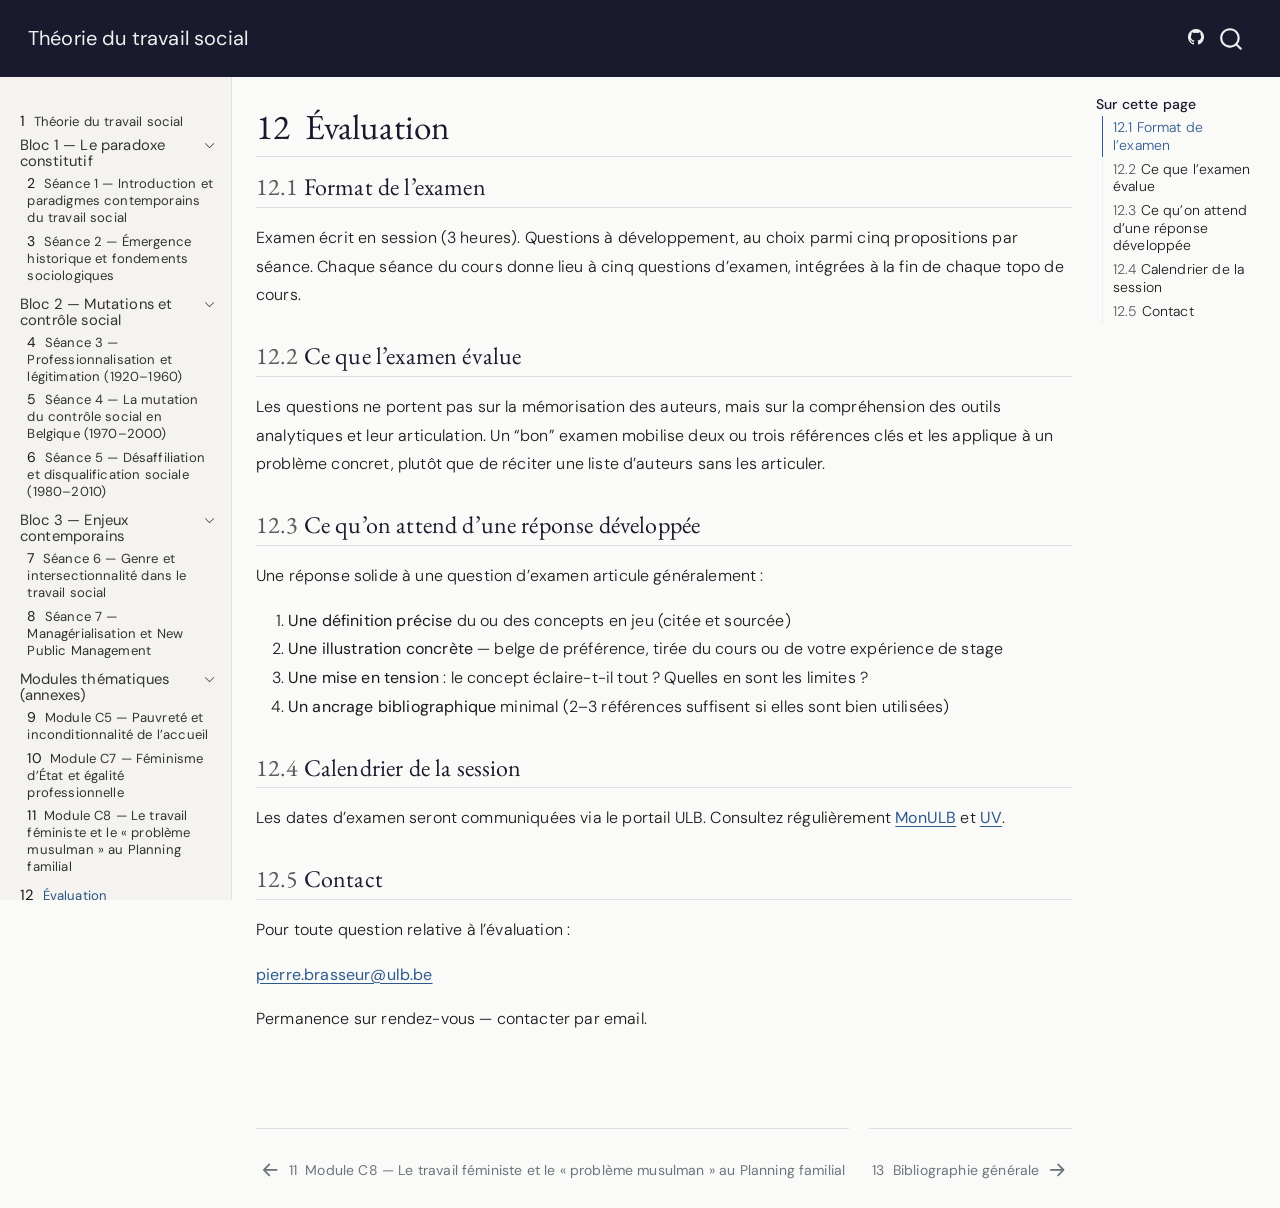
==== docs/evaluation.html @ 2a03ae76 "Synchronise l'état local de juin 2026 (modules C5, C7, C8, bibliographie) avant refonte Co-Authored-" ====
<!DOCTYPE html>
<html xmlns="http://www.w3.org/1999/xhtml" lang="fr" xml:lang="fr"><head>

<meta charset="utf-8">
<meta name="generator" content="quarto-1.9.38">

<meta name="viewport" content="width=device-width, initial-scale=1.0, user-scalable=yes">


<title>12&nbsp; Évaluation – Théorie du travail social</title>
<style>
/* Default styles provided by pandoc.
** See https://pandoc.org/MANUAL.html#variables-for-html for config info.
*/
code{white-space: pre-wrap;}
span.smallcaps{font-variant: small-caps;}
div.columns{display: flex; gap: min(4vw, 1.5em);}
div.column{flex: auto; overflow-x: auto;}
div.hanging-indent{margin-left: 1.5em; text-indent: -1.5em;}
ul.task-list{list-style: none;}
ul.task-list li input[type="checkbox"] {
  width: 0.8em;
  margin: 0 0.8em 0.2em -1em; /* quarto-specific, see https://github.com/quarto-dev/quarto-cli/issues/4556 */ 
  vertical-align: middle;
}
</style>


<script src="site_libs/quarto-nav/quarto-nav.js"></script>
<script src="site_libs/quarto-nav/headroom.min.js"></script>
<script src="site_libs/clipboard/clipboard.min.js"></script>
<script src="site_libs/quarto-search/autocomplete.umd.js"></script>
<script src="site_libs/quarto-search/fuse.min.js"></script>
<script src="site_libs/quarto-search/quarto-search.js"></script>
<meta name="quarto:offset" content="./">
<link href="./references.html" rel="next">
<link href="./module-c8.html" rel="prev">
<link href="./images/favicon.png" rel="icon" type="image/png">
<script src="site_libs/quarto-html/quarto.js" type="module"></script>
<script src="site_libs/quarto-html/tabsets/tabsets.js" type="module"></script>
<script src="site_libs/quarto-html/popper.min.js"></script>
<script src="site_libs/quarto-html/tippy.umd.min.js"></script>
<script src="site_libs/quarto-html/anchor.min.js"></script>
<link href="site_libs/quarto-html/tippy.css" rel="stylesheet">
<link href="site_libs/quarto-html/quarto-syntax-highlighting-15634bcf2e68342d4ad2dfa704d543f6.css" rel="stylesheet" id="quarto-text-highlighting-styles">
<script src="site_libs/bootstrap/bootstrap.min.js"></script>
<link href="site_libs/bootstrap/bootstrap-icons.css" rel="stylesheet">
<link href="site_libs/bootstrap/bootstrap-59ccbd37e0db508a74555d94e7ae00f2.min.css" rel="stylesheet" append-hash="true" id="quarto-bootstrap" data-mode="light">
<script id="quarto-search-options" type="application/json">{
  "location": "navbar",
  "copy-button": false,
  "collapse-after": 3,
  "panel-placement": "end",
  "type": "overlay",
  "limit": 50,
  "keyboard-shortcut": [
    "f",
    "/",
    "s"
  ],
  "show-item-context": false,
  "language": {
    "search-no-results-text": "Pas de résultats",
    "search-matching-documents-text": "documents trouvés",
    "search-copy-link-title": "Copier le lien vers la recherche",
    "search-hide-matches-text": "Cacher les correspondances additionnelles",
    "search-more-match-text": "correspondance de plus dans ce document",
    "search-more-matches-text": "correspondances de plus dans ce document",
    "search-clear-button-title": "Effacer",
    "search-text-placeholder": "",
    "search-detached-cancel-button-title": "Annuler",
    "search-submit-button-title": "Envoyer",
    "search-label": "Recherche"
  }
}</script>


</head>

<body class="nav-sidebar docked nav-fixed quarto-light">

<div id="quarto-search-results"></div>
  <header id="quarto-header" class="headroom fixed-top">
    <nav class="navbar navbar-expand-lg " data-bs-theme="dark">
      <div class="navbar-container container-fluid">
      <div class="navbar-brand-container mx-auto">
    <a class="navbar-brand" href="./index.html">
    <span class="navbar-title">Théorie du travail social</span>
    </a>
  </div>
        <div class="quarto-navbar-tools tools-end">
    <a href="https://github.com/brasseurph/soca-d495" title="Source Code" class="quarto-navigation-tool px-1" aria-label="Source Code"><i class="bi bi-github"></i></a>
</div>
          <div id="quarto-search" class="" title="Recherche"></div>
      </div> <!-- /container-fluid -->
    </nav>
  <nav class="quarto-secondary-nav">
    <div class="container-fluid d-flex">
      <button type="button" class="quarto-btn-toggle btn" data-bs-toggle="collapse" role="button" data-bs-target=".quarto-sidebar-collapse-item" aria-controls="quarto-sidebar" aria-expanded="false" aria-label="Basculer la barre latérale" onclick="if (window.quartoToggleHeadroom) { window.quartoToggleHeadroom(); }">
        <i class="bi bi-layout-text-sidebar-reverse"></i>
      </button>
        <nav class="quarto-page-breadcrumbs" aria-label="breadcrumb"><ol class="breadcrumb"><li class="breadcrumb-item"><a href="./evaluation.html"><span class="chapter-number">12</span>&nbsp; <span class="chapter-title">Évaluation</span></a></li></ol></nav>
        <a class="flex-grow-1" role="navigation" data-bs-toggle="collapse" data-bs-target=".quarto-sidebar-collapse-item" aria-controls="quarto-sidebar" aria-expanded="false" aria-label="Basculer la barre latérale" onclick="if (window.quartoToggleHeadroom) { window.quartoToggleHeadroom(); }">      
        </a>
    </div>
  </nav>
</header>
<!-- content -->
<div id="quarto-content" class="quarto-container page-columns page-rows-contents page-layout-article page-navbar">
<!-- sidebar -->
  <nav id="quarto-sidebar" class="sidebar collapse collapse-horizontal quarto-sidebar-collapse-item sidebar-navigation docked overflow-auto">
    <div class="sidebar-menu-container"> 
    <ul class="list-unstyled mt-1">
        <li class="sidebar-item">
  <div class="sidebar-item-container"> 
  <a href="./index.html" class="sidebar-item-text sidebar-link">
 <span class="menu-text"><span class="chapter-number">1</span>&nbsp; <span class="chapter-title">Théorie du travail social</span></span></a>
  </div>
</li>
        <li class="sidebar-item sidebar-item-section">
      <div class="sidebar-item-container"> 
            <a class="sidebar-item-text sidebar-link text-start" data-bs-toggle="collapse" data-bs-target="#quarto-sidebar-section-1" role="navigation" aria-expanded="true">
 <span class="menu-text">Bloc 1 — Le paradoxe constitutif</span></a>
          <a class="sidebar-item-toggle text-start" data-bs-toggle="collapse" data-bs-target="#quarto-sidebar-section-1" role="navigation" aria-expanded="true" aria-label="Basculer la section">
            <i class="bi bi-chevron-right ms-2"></i>
          </a> 
      </div>
      <ul id="quarto-sidebar-section-1" class="collapse list-unstyled sidebar-section depth1 show">  
          <li class="sidebar-item">
  <div class="sidebar-item-container"> 
  <a href="./seance-1.html" class="sidebar-item-text sidebar-link">
 <span class="menu-text"><span class="chapter-number">2</span>&nbsp; <span class="chapter-title">Séance 1 — Introduction et paradigmes contemporains du travail social</span></span></a>
  </div>
</li>
          <li class="sidebar-item">
  <div class="sidebar-item-container"> 
  <a href="./seance-2.html" class="sidebar-item-text sidebar-link">
 <span class="menu-text"><span class="chapter-number">3</span>&nbsp; <span class="chapter-title">Séance 2 — Émergence historique et fondements sociologiques</span></span></a>
  </div>
</li>
      </ul>
  </li>
        <li class="sidebar-item sidebar-item-section">
      <div class="sidebar-item-container"> 
            <a class="sidebar-item-text sidebar-link text-start" data-bs-toggle="collapse" data-bs-target="#quarto-sidebar-section-2" role="navigation" aria-expanded="true">
 <span class="menu-text">Bloc 2 — Mutations et contrôle social</span></a>
          <a class="sidebar-item-toggle text-start" data-bs-toggle="collapse" data-bs-target="#quarto-sidebar-section-2" role="navigation" aria-expanded="true" aria-label="Basculer la section">
            <i class="bi bi-chevron-right ms-2"></i>
          </a> 
      </div>
      <ul id="quarto-sidebar-section-2" class="collapse list-unstyled sidebar-section depth1 show">  
          <li class="sidebar-item">
  <div class="sidebar-item-container"> 
  <a href="./seance-3.html" class="sidebar-item-text sidebar-link">
 <span class="menu-text"><span class="chapter-number">4</span>&nbsp; <span class="chapter-title">Séance 3 — Professionnalisation et légitimation (1920–1960)</span></span></a>
  </div>
</li>
          <li class="sidebar-item">
  <div class="sidebar-item-container"> 
  <a href="./seance-4.html" class="sidebar-item-text sidebar-link">
 <span class="menu-text"><span class="chapter-number">5</span>&nbsp; <span class="chapter-title">Séance 4 — La mutation du contrôle social en Belgique (1970–2000)</span></span></a>
  </div>
</li>
          <li class="sidebar-item">
  <div class="sidebar-item-container"> 
  <a href="./seance-5.html" class="sidebar-item-text sidebar-link">
 <span class="menu-text"><span class="chapter-number">6</span>&nbsp; <span class="chapter-title">Séance 5 — Désaffiliation et disqualification sociale (1980–2010)</span></span></a>
  </div>
</li>
      </ul>
  </li>
        <li class="sidebar-item sidebar-item-section">
      <div class="sidebar-item-container"> 
            <a class="sidebar-item-text sidebar-link text-start" data-bs-toggle="collapse" data-bs-target="#quarto-sidebar-section-3" role="navigation" aria-expanded="true">
 <span class="menu-text">Bloc 3 — Enjeux contemporains</span></a>
          <a class="sidebar-item-toggle text-start" data-bs-toggle="collapse" data-bs-target="#quarto-sidebar-section-3" role="navigation" aria-expanded="true" aria-label="Basculer la section">
            <i class="bi bi-chevron-right ms-2"></i>
          </a> 
      </div>
      <ul id="quarto-sidebar-section-3" class="collapse list-unstyled sidebar-section depth1 show">  
          <li class="sidebar-item">
  <div class="sidebar-item-container"> 
  <a href="./seance-6.html" class="sidebar-item-text sidebar-link">
 <span class="menu-text"><span class="chapter-number">7</span>&nbsp; <span class="chapter-title">Séance 6 — Genre et intersectionnalité dans le travail social</span></span></a>
  </div>
</li>
          <li class="sidebar-item">
  <div class="sidebar-item-container"> 
  <a href="./seance-7.html" class="sidebar-item-text sidebar-link">
 <span class="menu-text"><span class="chapter-number">8</span>&nbsp; <span class="chapter-title">Séance 7 — Managérialisation et New Public Management</span></span></a>
  </div>
</li>
      </ul>
  </li>
        <li class="sidebar-item sidebar-item-section">
      <div class="sidebar-item-container"> 
            <a class="sidebar-item-text sidebar-link text-start" data-bs-toggle="collapse" data-bs-target="#quarto-sidebar-section-4" role="navigation" aria-expanded="true">
 <span class="menu-text">Modules thématiques (annexes)</span></a>
          <a class="sidebar-item-toggle text-start" data-bs-toggle="collapse" data-bs-target="#quarto-sidebar-section-4" role="navigation" aria-expanded="true" aria-label="Basculer la section">
            <i class="bi bi-chevron-right ms-2"></i>
          </a> 
      </div>
      <ul id="quarto-sidebar-section-4" class="collapse list-unstyled sidebar-section depth1 show">  
          <li class="sidebar-item">
  <div class="sidebar-item-container"> 
  <a href="./module-c5.html" class="sidebar-item-text sidebar-link">
 <span class="menu-text"><span class="chapter-number">9</span>&nbsp; <span class="chapter-title">Module C5 — Pauvreté et inconditionnalité de l’accueil</span></span></a>
  </div>
</li>
          <li class="sidebar-item">
  <div class="sidebar-item-container"> 
  <a href="./module-c7.html" class="sidebar-item-text sidebar-link">
 <span class="menu-text"><span class="chapter-number">10</span>&nbsp; <span class="chapter-title">Module C7 — Féminisme d’État et égalité professionnelle</span></span></a>
  </div>
</li>
          <li class="sidebar-item">
  <div class="sidebar-item-container"> 
  <a href="./module-c8.html" class="sidebar-item-text sidebar-link">
 <span class="menu-text"><span class="chapter-number">11</span>&nbsp; <span class="chapter-title">Module C8 — Le travail féministe et le « problème musulman » au Planning familial</span></span></a>
  </div>
</li>
      </ul>
  </li>
        <li class="sidebar-item">
  <div class="sidebar-item-container"> 
  <a href="./evaluation.html" class="sidebar-item-text sidebar-link active">
 <span class="menu-text"><span class="chapter-number">12</span>&nbsp; <span class="chapter-title">Évaluation</span></span></a>
  </div>
</li>
        <li class="sidebar-item">
  <div class="sidebar-item-container"> 
  <a href="./references.html" class="sidebar-item-text sidebar-link">
 <span class="menu-text"><span class="chapter-number">13</span>&nbsp; <span class="chapter-title">Bibliographie générale</span></span></a>
  </div>
</li>
    </ul>
    </div>
</nav>
<div id="quarto-sidebar-glass" class="quarto-sidebar-collapse-item" data-bs-toggle="collapse" data-bs-target=".quarto-sidebar-collapse-item"></div>
<!-- margin-sidebar -->
    <div id="quarto-margin-sidebar" class="sidebar margin-sidebar">
        <nav id="TOC" role="doc-toc" class="toc-active">
    <h2 id="toc-title">Sur cette page</h2>
   
  <ul>
  <li><a href="#format-de-lexamen" id="toc-format-de-lexamen" class="nav-link active" data-scroll-target="#format-de-lexamen"><span class="header-section-number">12.1</span> Format de l’examen</a></li>
  <li><a href="#ce-que-lexamen-évalue" id="toc-ce-que-lexamen-évalue" class="nav-link" data-scroll-target="#ce-que-lexamen-évalue"><span class="header-section-number">12.2</span> Ce que l’examen évalue</a></li>
  <li><a href="#ce-quon-attend-dune-réponse-développée" id="toc-ce-quon-attend-dune-réponse-développée" class="nav-link" data-scroll-target="#ce-quon-attend-dune-réponse-développée"><span class="header-section-number">12.3</span> Ce qu’on attend d’une réponse développée</a></li>
  <li><a href="#calendrier-de-la-session" id="toc-calendrier-de-la-session" class="nav-link" data-scroll-target="#calendrier-de-la-session"><span class="header-section-number">12.4</span> Calendrier de la session</a></li>
  <li><a href="#contact" id="toc-contact" class="nav-link" data-scroll-target="#contact"><span class="header-section-number">12.5</span> Contact</a></li>
  </ul>
</nav>
    </div>
<!-- main -->
<main class="content" id="quarto-document-content">

<header id="title-block-header" class="quarto-title-block default">
<div class="quarto-title">
<h1 class="title"><span class="chapter-number">12</span>&nbsp; <span class="chapter-title">Évaluation</span></h1>
</div>



<div class="quarto-title-meta">

    
  
    
  </div>
  


</header>


<section id="format-de-lexamen" class="level2" data-number="12.1">
<h2 data-number="12.1" class="anchored" data-anchor-id="format-de-lexamen"><span class="header-section-number">12.1</span> Format de l’examen</h2>
<p>Examen écrit en session (3 heures). Questions à développement, au choix parmi cinq propositions par séance. Chaque séance du cours donne lieu à cinq questions d’examen, intégrées à la fin de chaque topo de cours.</p>
</section>
<section id="ce-que-lexamen-évalue" class="level2" data-number="12.2">
<h2 data-number="12.2" class="anchored" data-anchor-id="ce-que-lexamen-évalue"><span class="header-section-number">12.2</span> Ce que l’examen évalue</h2>
<p>Les questions ne portent pas sur la mémorisation des auteurs, mais sur la compréhension des outils analytiques et leur articulation. Un “bon” examen mobilise deux ou trois références clés et les applique à un problème concret, plutôt que de réciter une liste d’auteurs sans les articuler.</p>
</section>
<section id="ce-quon-attend-dune-réponse-développée" class="level2" data-number="12.3">
<h2 data-number="12.3" class="anchored" data-anchor-id="ce-quon-attend-dune-réponse-développée"><span class="header-section-number">12.3</span> Ce qu’on attend d’une réponse développée</h2>
<p>Une réponse solide à une question d’examen articule généralement :</p>
<ol type="1">
<li><strong>Une définition précise</strong> du ou des concepts en jeu (citée et sourcée)</li>
<li><strong>Une illustration concrète</strong> — belge de préférence, tirée du cours ou de votre expérience de stage</li>
<li><strong>Une mise en tension</strong> : le concept éclaire-t-il tout ? Quelles en sont les limites ?</li>
<li><strong>Un ancrage bibliographique</strong> minimal (2–3 références suffisent si elles sont bien utilisées)</li>
</ol>
</section>
<section id="calendrier-de-la-session" class="level2" data-number="12.4">
<h2 data-number="12.4" class="anchored" data-anchor-id="calendrier-de-la-session"><span class="header-section-number">12.4</span> Calendrier de la session</h2>
<p>Les dates d’examen seront communiquées via le portail ULB. Consultez régulièrement <a href="https://monulb.ulb.be">MonULB</a> et <a href="https://uv.ulb.ac.be">UV</a>.</p>
</section>
<section id="contact" class="level2" data-number="12.5">
<h2 data-number="12.5" class="anchored" data-anchor-id="contact"><span class="header-section-number">12.5</span> Contact</h2>
<p>Pour toute question relative à l’évaluation :</p>
<p><a href="mailto:pierre.brasseur@ulb.be">pierre.brasseur@ulb.be</a></p>
<p>Permanence sur rendez-vous — contacter par email.</p>


</section>

</main> <!-- /main -->
<script id="quarto-html-after-body" type="application/javascript">
  window.document.addEventListener("DOMContentLoaded", function (event) {
    const icon = "";
    const anchorJS = new window.AnchorJS();
    anchorJS.options = {
      placement: 'right',
      icon: icon
    };
    anchorJS.add('.anchored');
    const isCodeAnnotation = (el) => {
      for (const clz of el.classList) {
        if (clz.startsWith('code-annotation-')) {                     
          return true;
        }
      }
      return false;
    }
    const onCopySuccess = function(e) {
      // button target
      const button = e.trigger;
      // don't keep focus
      button.blur();
      // flash "checked"
      button.classList.add('code-copy-button-checked');
      var currentTitle = button.getAttribute("title");
      button.setAttribute("title", "Copié");
      let tooltip;
      if (window.bootstrap) {
        button.setAttribute("data-bs-toggle", "tooltip");
        button.setAttribute("data-bs-placement", "left");
        button.setAttribute("data-bs-title", "Copié");
        tooltip = new bootstrap.Tooltip(button, 
          { trigger: "manual", 
            customClass: "code-copy-button-tooltip",
            offset: [0, -8]});
        tooltip.show();    
      }
      setTimeout(function() {
        if (tooltip) {
          tooltip.hide();
          button.removeAttribute("data-bs-title");
          button.removeAttribute("data-bs-toggle");
          button.removeAttribute("data-bs-placement");
        }
        button.setAttribute("title", currentTitle);
        button.classList.remove('code-copy-button-checked');
      }, 1000);
      // clear code selection
      e.clearSelection();
    }
    const getTextToCopy = function(trigger) {
      const outerScaffold = trigger.parentElement.cloneNode(true);
      const codeEl = outerScaffold.querySelector('code');
      for (const childEl of codeEl.children) {
        if (isCodeAnnotation(childEl)) {
          childEl.remove();
        }
      }
      return codeEl.innerText;
    }
    const clipboard = new window.ClipboardJS('.code-copy-button:not([data-in-quarto-modal])', {
      text: getTextToCopy
    });
    clipboard.on('success', onCopySuccess);
    if (window.document.getElementById('quarto-embedded-source-code-modal')) {
      const clipboardModal = new window.ClipboardJS('.code-copy-button[data-in-quarto-modal]', {
        text: getTextToCopy,
        container: window.document.getElementById('quarto-embedded-source-code-modal')
      });
      clipboardModal.on('success', onCopySuccess);
    }
      var localhostRegex = new RegExp(/^(?:http|https):\/\/localhost\:?[0-9]*\//);
      var mailtoRegex = new RegExp(/^mailto:/);
        var filterRegex = new RegExp("https:\/\/brasseurph\.github\.io\/soca-d495");
      var isInternal = (href) => {
          return filterRegex.test(href) || localhostRegex.test(href) || mailtoRegex.test(href);
      }
      // Inspect non-navigation links and adorn them if external
     var links = window.document.querySelectorAll('a[href]:not(.nav-link):not(.navbar-brand):not(.toc-action):not(.sidebar-link):not(.sidebar-item-toggle):not(.pagination-link):not(.no-external):not([aria-hidden]):not(.dropdown-item):not(.quarto-navigation-tool):not(.about-link)');
      for (var i=0; i<links.length; i++) {
        const link = links[i];
        if (!isInternal(link.href)) {
          // undo the damage that might have been done by quarto-nav.js in the case of
          // links that we want to consider external
          if (link.dataset.originalHref !== undefined) {
            link.href = link.dataset.originalHref;
          }
            // target, if specified
            link.setAttribute("target", "_blank");
            if (link.getAttribute("rel") === null) {
              link.setAttribute("rel", "noopener");
            }
        }
      }
    function tippyHover(el, contentFn, onTriggerFn, onUntriggerFn) {
      const config = {
        allowHTML: true,
        maxWidth: 500,
        delay: 100,
        arrow: false,
        appendTo: function(el) {
            return el.parentElement;
        },
        interactive: true,
        interactiveBorder: 10,
        theme: 'quarto',
        placement: 'bottom-start',
      };
      if (contentFn) {
        config.content = contentFn;
      }
      if (onTriggerFn) {
        config.onTrigger = onTriggerFn;
      }
      if (onUntriggerFn) {
        config.onUntrigger = onUntriggerFn;
      }
      window.tippy(el, config); 
    }
    const noterefs = window.document.querySelectorAll('a[role="doc-noteref"]');
    for (var i=0; i<noterefs.length; i++) {
      const ref = noterefs[i];
      tippyHover(ref, function() {
        // use id or data attribute instead here
        let href = ref.getAttribute('data-footnote-href') || ref.getAttribute('href');
        try { href = new URL(href).hash; } catch {}
        const id = href.replace(/^#\/?/, "");
        const note = window.document.getElementById(id);
        if (note) {
          return note.innerHTML;
        } else {
          return "";
        }
      });
    }
    const xrefs = window.document.querySelectorAll('a.quarto-xref');
    const processXRef = (id, note) => {
      // Strip column container classes
      const stripColumnClz = (el) => {
        el.classList.remove("page-full", "page-columns");
        if (el.children) {
          for (const child of el.children) {
            stripColumnClz(child);
          }
        }
      }
      stripColumnClz(note)
      if (id === null || id.startsWith('sec-')) {
        // Special case sections, only their first couple elements
        const container = document.createElement("div");
        if (note.children && note.children.length > 2) {
          container.appendChild(note.children[0].cloneNode(true));
          for (let i = 1; i < note.children.length; i++) {
            const child = note.children[i];
            if (child.tagName === "P" && child.innerText === "") {
              continue;
            } else {
              container.appendChild(child.cloneNode(true));
              break;
            }
          }
          if (window.Quarto?.typesetMath) {
            window.Quarto.typesetMath(container);
          }
          return container.innerHTML
        } else {
          if (window.Quarto?.typesetMath) {
            window.Quarto.typesetMath(note);
          }
          return note.innerHTML;
        }
      } else {
        // Remove any anchor links if they are present
        const anchorLink = note.querySelector('a.anchorjs-link');
        if (anchorLink) {
          anchorLink.remove();
        }
        if (window.Quarto?.typesetMath) {
          window.Quarto.typesetMath(note);
        }
        if (note.classList.contains("callout")) {
          return note.outerHTML;
        } else {
          return note.innerHTML;
        }
      }
    }
    for (var i=0; i<xrefs.length; i++) {
      const xref = xrefs[i];
      tippyHover(xref, undefined, function(instance) {
        instance.disable();
        let url = xref.getAttribute('href');
        let hash = undefined; 
        if (url.startsWith('#')) {
          hash = url;
        } else {
          try { hash = new URL(url).hash; } catch {}
        }
        if (hash) {
          const id = hash.replace(/^#\/?/, "");
          const note = window.document.getElementById(id);
          if (note !== null) {
            try {
              const html = processXRef(id, note.cloneNode(true));
              instance.setContent(html);
            } finally {
              instance.enable();
              instance.show();
            }
          } else {
            // See if we can fetch this
            fetch(url.split('#')[0])
            .then(res => res.text())
            .then(html => {
              const parser = new DOMParser();
              const htmlDoc = parser.parseFromString(html, "text/html");
              const note = htmlDoc.getElementById(id);
              if (note !== null) {
                const html = processXRef(id, note);
                instance.setContent(html);
              } 
            }).finally(() => {
              instance.enable();
              instance.show();
            });
          }
        } else {
          // See if we can fetch a full url (with no hash to target)
          // This is a special case and we should probably do some content thinning / targeting
          fetch(url)
          .then(res => res.text())
          .then(html => {
            const parser = new DOMParser();
            const htmlDoc = parser.parseFromString(html, "text/html");
            const note = htmlDoc.querySelector('main.content');
            if (note !== null) {
              // This should only happen for chapter cross references
              // (since there is no id in the URL)
              // remove the first header
              if (note.children.length > 0 && note.children[0].tagName === "HEADER") {
                note.children[0].remove();
              }
              const html = processXRef(null, note);
              instance.setContent(html);
            } 
          }).finally(() => {
            instance.enable();
            instance.show();
          });
        }
      }, function(instance) {
      });
    }
        let selectedAnnoteEl;
        const selectorForAnnotation = ( cell, annotation) => {
          let cellAttr = 'data-code-cell="' + cell + '"';
          let lineAttr = 'data-code-annotation="' +  annotation + '"';
          const selector = 'span[' + cellAttr + '][' + lineAttr + ']';
          return selector;
        }
        const selectCodeLines = (annoteEl) => {
          const doc = window.document;
          const targetCell = annoteEl.getAttribute("data-target-cell");
          const targetAnnotation = annoteEl.getAttribute("data-target-annotation");
          const annoteSpan = window.document.querySelector(selectorForAnnotation(targetCell, targetAnnotation));
          const lines = annoteSpan.getAttribute("data-code-lines").split(",");
          const lineIds = lines.map((line) => {
            return targetCell + "-" + line;
          })
          let top = null;
          let height = null;
          let parent = null;
          if (lineIds.length > 0) {
              //compute the position of the single el (top and bottom and make a div)
              const el = window.document.getElementById(lineIds[0]);
              top = el.offsetTop;
              height = el.offsetHeight;
              parent = el.parentElement.parentElement;
            if (lineIds.length > 1) {
              const lastEl = window.document.getElementById(lineIds[lineIds.length - 1]);
              const bottom = lastEl.offsetTop + lastEl.offsetHeight;
              height = bottom - top;
            }
            if (top !== null && height !== null && parent !== null) {
              // cook up a div (if necessary) and position it 
              let div = window.document.getElementById("code-annotation-line-highlight");
              if (div === null) {
                div = window.document.createElement("div");
                div.setAttribute("id", "code-annotation-line-highlight");
                div.style.position = 'absolute';
                parent.appendChild(div);
              }
              div.style.top = top - 2 + "px";
              div.style.height = height + 4 + "px";
              div.style.left = 0;
              let gutterDiv = window.document.getElementById("code-annotation-line-highlight-gutter");
              if (gutterDiv === null) {
                gutterDiv = window.document.createElement("div");
                gutterDiv.setAttribute("id", "code-annotation-line-highlight-gutter");
                gutterDiv.style.position = 'absolute';
                const codeCell = window.document.getElementById(targetCell);
                const gutter = codeCell.querySelector('.code-annotation-gutter');
                gutter.appendChild(gutterDiv);
              }
              gutterDiv.style.top = top - 2 + "px";
              gutterDiv.style.height = height + 4 + "px";
            }
            selectedAnnoteEl = annoteEl;
          }
        };
        const unselectCodeLines = () => {
          const elementsIds = ["code-annotation-line-highlight", "code-annotation-line-highlight-gutter"];
          elementsIds.forEach((elId) => {
            const div = window.document.getElementById(elId);
            if (div) {
              div.remove();
            }
          });
          selectedAnnoteEl = undefined;
        };
          // Handle positioning of the toggle
      window.addEventListener(
        "resize",
        throttle(() => {
          elRect = undefined;
          if (selectedAnnoteEl) {
            selectCodeLines(selectedAnnoteEl);
          }
        }, 10)
      );
      function throttle(fn, ms) {
      let throttle = false;
      let timer;
        return (...args) => {
          if(!throttle) { // first call gets through
              fn.apply(this, args);
              throttle = true;
          } else { // all the others get throttled
              if(timer) clearTimeout(timer); // cancel #2
              timer = setTimeout(() => {
                fn.apply(this, args);
                timer = throttle = false;
              }, ms);
          }
        };
      }
        // Attach click handler to the DT
        const annoteDls = window.document.querySelectorAll('dt[data-target-cell]');
        for (const annoteDlNode of annoteDls) {
          annoteDlNode.addEventListener('click', (event) => {
            const clickedEl = event.target;
            if (clickedEl !== selectedAnnoteEl) {
              unselectCodeLines();
              const activeEl = window.document.querySelector('dt[data-target-cell].code-annotation-active');
              if (activeEl) {
                activeEl.classList.remove('code-annotation-active');
              }
              selectCodeLines(clickedEl);
              clickedEl.classList.add('code-annotation-active');
            } else {
              // Unselect the line
              unselectCodeLines();
              clickedEl.classList.remove('code-annotation-active');
            }
          });
        }
    const findCites = (el) => {
      const parentEl = el.parentElement;
      if (parentEl) {
        const cites = parentEl.dataset.cites;
        if (cites) {
          return {
            el,
            cites: cites.split(' ')
          };
        } else {
          return findCites(el.parentElement)
        }
      } else {
        return undefined;
      }
    };
    var bibliorefs = window.document.querySelectorAll('a[role="doc-biblioref"]');
    for (var i=0; i<bibliorefs.length; i++) {
      const ref = bibliorefs[i];
      const citeInfo = findCites(ref);
      if (citeInfo) {
        tippyHover(citeInfo.el, function() {
          var popup = window.document.createElement('div');
          citeInfo.cites.forEach(function(cite) {
            var citeDiv = window.document.createElement('div');
            citeDiv.classList.add('hanging-indent');
            citeDiv.classList.add('csl-entry');
            var biblioDiv = window.document.getElementById('ref-' + cite);
            if (biblioDiv) {
              citeDiv.innerHTML = biblioDiv.innerHTML;
            }
            popup.appendChild(citeDiv);
          });
          return popup.innerHTML;
        });
      }
    }
  });
  </script>
<nav class="page-navigation">
  <div class="nav-page nav-page-previous">
      <a href="./module-c8.html" class="pagination-link" aria-label="Module C8 — Le travail féministe et le « problème musulman » au Planning familial">
        <i class="bi bi-arrow-left-short"></i> <span class="nav-page-text"><span class="chapter-number">11</span>&nbsp; <span class="chapter-title">Module C8 — Le travail féministe et le « problème musulman » au Planning familial</span></span>
      </a>          
  </div>
  <div class="nav-page nav-page-next">
      <a href="./references.html" class="pagination-link" aria-label="Bibliographie générale">
        <span class="nav-page-text"><span class="chapter-number">13</span>&nbsp; <span class="chapter-title">Bibliographie générale</span></span> <i class="bi bi-arrow-right-short"></i>
      </a>
  </div>
</nav>
</div> <!-- /content -->




</body></html>
---- docs/site_libs/quarto-html/tippy.css ----
.tippy-box[data-animation=fade][data-state=hidden]{opacity:0}[data-tippy-root]{max-width:calc(100vw - 10px)}.tippy-box{position:relative;background-color:#333;color:#fff;border-radius:4px;font-size:14px;line-height:1.4;white-space:normal;outline:0;transition-property:transform,visibility,opacity}.tippy-box[data-placement^=top]>.tippy-arrow{bottom:0}.tippy-box[data-placement^=top]>.tippy-arrow:before{bottom:-7px;left:0;border-width:8px 8px 0;border-top-color:initial;transform-origin:center top}.tippy-box[data-placement^=bottom]>.tippy-arrow{top:0}.tippy-box[data-placement^=bottom]>.tippy-arrow:before{top:-7px;left:0;border-width:0 8px 8px;border-bottom-color:initial;transform-origin:center bottom}.tippy-box[data-placement^=left]>.tippy-arrow{right:0}.tippy-box[data-placement^=left]>.tippy-arrow:before{border-width:8px 0 8px 8px;border-left-color:initial;right:-7px;transform-origin:center left}.tippy-box[data-placement^=right]>.tippy-arrow{left:0}.tippy-box[data-placement^=right]>.tippy-arrow:before{left:-7px;border-width:8px 8px 8px 0;border-right-color:initial;transform-origin:center right}.tippy-box[data-inertia][data-state=visible]{transition-timing-function:cubic-bezier(.54,1.5,.38,1.11)}.tippy-arrow{width:16px;height:16px;color:#333}.tippy-arrow:before{content:"";position:absolute;border-color:transparent;border-style:solid}.tippy-content{position:relative;padding:5px 9px;z-index:1}
---- docs/site_libs/quarto-html/quarto-syntax-highlighting-15634bcf2e68342d4ad2dfa704d543f6.css ----
/* quarto syntax highlight colors */
:root {
  --quarto-hl-ot-color: #003B4F;
  --quarto-hl-at-color: #657422;
  --quarto-hl-ss-color: #20794D;
  --quarto-hl-an-color: #5E5E5E;
  --quarto-hl-fu-color: #4758AB;
  --quarto-hl-st-color: #20794D;
  --quarto-hl-cf-color: #003B4F;
  --quarto-hl-op-color: #5E5E5E;
  --quarto-hl-er-color: #AD0000;
  --quarto-hl-bn-color: #AD0000;
  --quarto-hl-al-color: #AD0000;
  --quarto-hl-va-color: #111111;
  --quarto-hl-bu-color: inherit;
  --quarto-hl-ex-color: inherit;
  --quarto-hl-pp-color: #AD0000;
  --quarto-hl-in-color: #5E5E5E;
  --quarto-hl-vs-color: #20794D;
  --quarto-hl-wa-color: #5E5E5E;
  --quarto-hl-do-color: #5E5E5E;
  --quarto-hl-im-color: #00769E;
  --quarto-hl-ch-color: #20794D;
  --quarto-hl-dt-color: #AD0000;
  --quarto-hl-fl-color: #AD0000;
  --quarto-hl-co-color: #5E5E5E;
  --quarto-hl-cv-color: #5E5E5E;
  --quarto-hl-cn-color: #8f5902;
  --quarto-hl-sc-color: #5E5E5E;
  --quarto-hl-dv-color: #AD0000;
  --quarto-hl-kw-color: #003B4F;
}

/* other quarto variables */
:root {
  --quarto-font-monospace: SFMono-Regular, Menlo, Monaco, Consolas, "Liberation Mono", "Courier New", monospace;
}

/* syntax highlight based on Pandoc's rules */
pre > code.sourceCode > span {
  color: #003B4F;
}

code.sourceCode > span {
  color: #003B4F;
}

div.sourceCode,
div.sourceCode pre.sourceCode {
  color: #003B4F;
}

/* Normal */
code span {
  color: #003B4F;
}

/* Alert */
code span.al {
  color: #AD0000;
  font-style: inherit;
}

/* Annotation */
code span.an {
  color: #5E5E5E;
  font-style: inherit;
}

/* Attribute */
code span.at {
  color: #657422;
  font-style: inherit;
}

/* BaseN */
code span.bn {
  color: #AD0000;
  font-style: inherit;
}

/* BuiltIn */
code span.bu {
  font-style: inherit;
}

/* ControlFlow */
code span.cf {
  color: #003B4F;
  font-weight: bold;
  font-style: inherit;
}

/* Char */
code span.ch {
  color: #20794D;
  font-style: inherit;
}

/* Constant */
code span.cn {
  color: #8f5902;
  font-style: inherit;
}

/* Comment */
code span.co {
  color: #5E5E5E;
  font-style: inherit;
}

/* CommentVar */
code span.cv {
  color: #5E5E5E;
  font-style: italic;
}

/* Documentation */
code span.do {
  color: #5E5E5E;
  font-style: italic;
}

/* DataType */
code span.dt {
  color: #AD0000;
  font-style: inherit;
}

/* DecVal */
code span.dv {
  color: #AD0000;
  font-style: inherit;
}

/* Error */
code span.er {
  color: #AD0000;
  font-style: inherit;
}

/* Extension */
code span.ex {
  font-style: inherit;
}

/* Float */
code span.fl {
  color: #AD0000;
  font-style: inherit;
}

/* Function */
code span.fu {
  color: #4758AB;
  font-style: inherit;
}

/* Import */
code span.im {
  color: #00769E;
  font-style: inherit;
}

/* Information */
code span.in {
  color: #5E5E5E;
  font-style: inherit;
}

/* Keyword */
code span.kw {
  color: #003B4F;
  font-weight: bold;
  font-style: inherit;
}

/* Operator */
code span.op {
  color: #5E5E5E;
  font-style: inherit;
}

/* Other */
code span.ot {
  color: #003B4F;
  font-style: inherit;
}

/* Preprocessor */
code span.pp {
  color: #AD0000;
  font-style: inherit;
}

/* SpecialChar */
code span.sc {
  color: #5E5E5E;
  font-style: inherit;
}

/* SpecialString */
code span.ss {
  color: #20794D;
  font-style: inherit;
}

/* String */
code span.st {
  color: #20794D;
  font-style: inherit;
}

/* Variable */
code span.va {
  color: #111111;
  font-style: inherit;
}

/* VerbatimString */
code span.vs {
  color: #20794D;
  font-style: inherit;
}

/* Warning */
code span.wa {
  color: #5E5E5E;
  font-style: italic;
}

.prevent-inlining {
  content: "</";
}

/*# sourceMappingURL=f23921c56f73e400b49028c9186a1aa0.css.map */
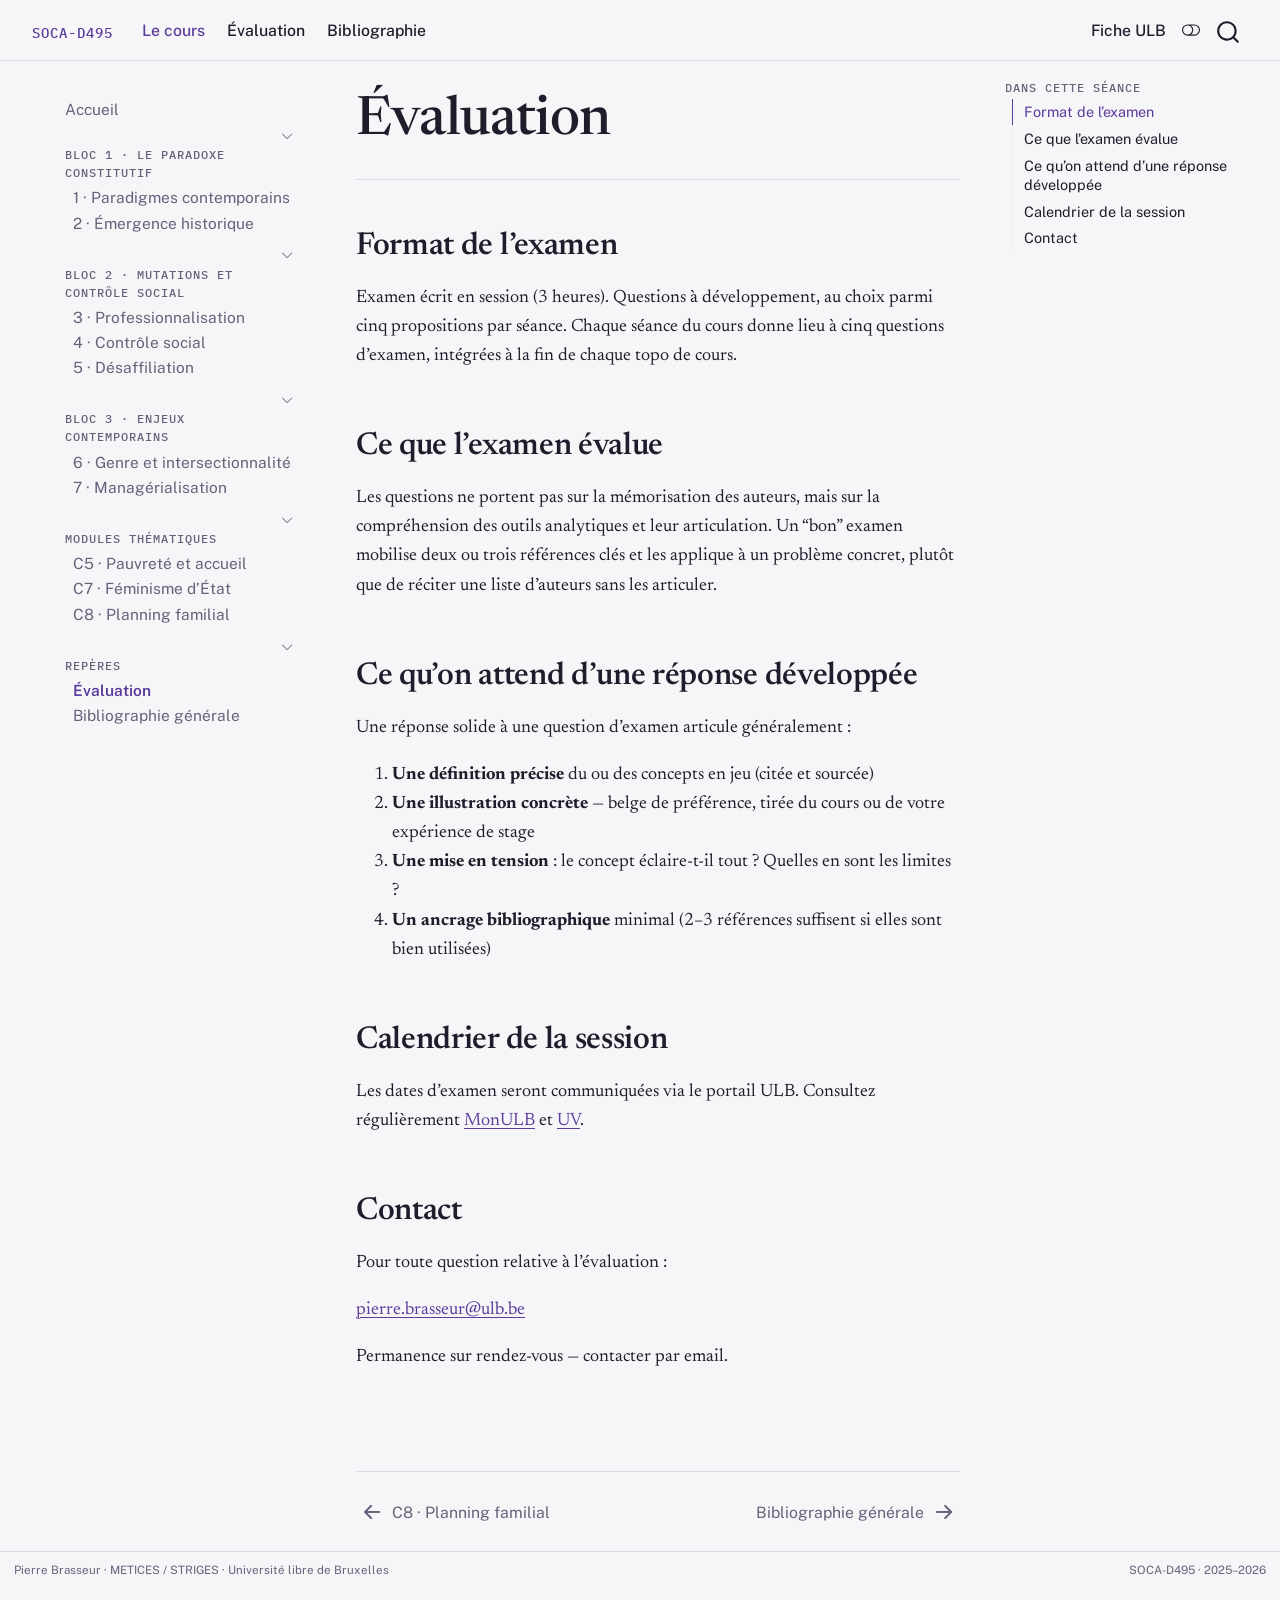
==== commit 7aec3a6f: "Refonte du site : format website, thème fiche/tampon, parcours et frise générés depuis les séances -" ====
--- a/docs/evaluation.html
+++ b/docs/evaluation.html
@@ -7,7 +7,7 @@
 <meta name="viewport" content="width=device-width, initial-scale=1.0, user-scalable=yes">
 
 
-<title>12&nbsp; Évaluation – Théorie du travail social</title>
+<title>Évaluation – Théories du travail social</title>
 <style>
 /* Default styles provided by pandoc.
 ** See https://pandoc.org/MANUAL.html#variables-for-html for config info.
@@ -35,17 +35,21 @@
 <meta name="quarto:offset" content="./">
 <link href="./references.html" rel="next">
 <link href="./module-c8.html" rel="prev">
-<link href="./images/favicon.png" rel="icon" type="image/png">
+<link href="./favicon.svg" rel="icon" type="image/svg+xml">
 <script src="site_libs/quarto-html/quarto.js" type="module"></script>
 <script src="site_libs/quarto-html/tabsets/tabsets.js" type="module"></script>
 <script src="site_libs/quarto-html/popper.min.js"></script>
 <script src="site_libs/quarto-html/tippy.umd.min.js"></script>
 <script src="site_libs/quarto-html/anchor.min.js"></script>
 <link href="site_libs/quarto-html/tippy.css" rel="stylesheet">
-<link href="site_libs/quarto-html/quarto-syntax-highlighting-15634bcf2e68342d4ad2dfa704d543f6.css" rel="stylesheet" id="quarto-text-highlighting-styles">
+<link href="site_libs/quarto-html/quarto-syntax-highlighting-701ecf5a3c7fe509613b743fad33545f.css" rel="stylesheet" class="quarto-color-scheme" id="quarto-text-highlighting-styles">
+<link href="site_libs/quarto-html/quarto-syntax-highlighting-dark-d402f4b7d095c35e05d0c815e375e5f9.css" rel="stylesheet" class="quarto-color-scheme quarto-color-alternate" id="quarto-text-highlighting-styles">
+<link href="site_libs/quarto-html/quarto-syntax-highlighting-701ecf5a3c7fe509613b743fad33545f.css" rel="stylesheet" class="quarto-color-scheme-extra" id="quarto-text-highlighting-styles">
 <script src="site_libs/bootstrap/bootstrap.min.js"></script>
 <link href="site_libs/bootstrap/bootstrap-icons.css" rel="stylesheet">
-<link href="site_libs/bootstrap/bootstrap-59ccbd37e0db508a74555d94e7ae00f2.min.css" rel="stylesheet" append-hash="true" id="quarto-bootstrap" data-mode="light">
+<link href="site_libs/bootstrap/bootstrap-a5a9b8831195332cc23b46036cd8e211.min.css" rel="stylesheet" append-hash="true" class="quarto-color-scheme" id="quarto-bootstrap" data-mode="light">
+<link href="site_libs/bootstrap/bootstrap-dark-eb1f815df56349f5b5be1f0e2dc682c5.min.css" rel="stylesheet" append-hash="true" class="quarto-color-scheme quarto-color-alternate" id="quarto-bootstrap" data-mode="dark">
+<link href="site_libs/bootstrap/bootstrap-a5a9b8831195332cc23b46036cd8e211.min.css" rel="stylesheet" append-hash="true" class="quarto-color-scheme-extra" id="quarto-bootstrap" data-mode="light">
 <script id="quarto-search-options" type="application/json">{
   "location": "navbar",
   "copy-button": false,
@@ -58,7 +62,6 @@
     "/",
     "s"
   ],
-  "show-item-context": false,
   "language": {
     "search-no-results-text": "Pas de résultats",
     "search-matching-documents-text": "documents trouvés",
@@ -73,11 +76,186 @@
     "search-label": "Recherche"
   }
 }</script>
+<style>html{ scroll-behavior: smooth; }</style>
+<link rel="preconnect" href="https://fonts.googleapis.com">
+<link rel="preconnect" href="https://fonts.gstatic.com" crossorigin="">
+<link rel="stylesheet" href="https://fonts.googleapis.com/css2?family=IBM+Plex+Mono:wght@400;500&amp;family=Newsreader:ital,opsz,wght@0,6..72,400..700;1,6..72,400..600&amp;family=Public+Sans:wght@400;500;600;700&amp;display=swap">
 
 
 </head>
 
-<body class="nav-sidebar docked nav-fixed quarto-light">
+<body class="nav-sidebar floating nav-fixed quarto-light"><script id="quarto-html-before-body" type="application/javascript">
+    const toggleBodyColorMode = (bsSheetEl) => {
+      const mode = bsSheetEl.getAttribute("data-mode");
+      const bodyEl = window.document.querySelector("body");
+      if (mode === "dark") {
+        bodyEl.classList.add("quarto-dark");
+        bodyEl.classList.remove("quarto-light");
+      } else {
+        bodyEl.classList.add("quarto-light");
+        bodyEl.classList.remove("quarto-dark");
+      }
+    }
+    const toggleBodyColorPrimary = () => {
+      const bsSheetEl = window.document.querySelector("link#quarto-bootstrap:not([rel=disabled-stylesheet])");
+      if (bsSheetEl) {
+        toggleBodyColorMode(bsSheetEl);
+      }
+    }
+    const setColorSchemeToggle = (alternate) => {
+      const toggles = window.document.querySelectorAll('.quarto-color-scheme-toggle');
+      for (let i=0; i < toggles.length; i++) {
+        const toggle = toggles[i];
+        if (toggle) {
+          if (alternate) {
+            toggle.classList.add("alternate");
+          } else {
+            toggle.classList.remove("alternate");
+          }
+        }
+      }
+    };
+    const toggleColorMode = (alternate) => {
+      // Switch the stylesheets
+      const primaryStylesheets = window.document.querySelectorAll('link.quarto-color-scheme:not(.quarto-color-alternate)');
+      const alternateStylesheets = window.document.querySelectorAll('link.quarto-color-scheme.quarto-color-alternate');
+      manageTransitions('#quarto-margin-sidebar .nav-link', false);
+      if (alternate) {
+        // note: dark is layered on light, we don't disable primary!
+        enableStylesheet(alternateStylesheets);
+        for (const sheetNode of alternateStylesheets) {
+          if (sheetNode.id === "quarto-bootstrap") {
+            toggleBodyColorMode(sheetNode);
+          }
+        }
+      } else {
+        disableStylesheet(alternateStylesheets);
+        enableStylesheet(primaryStylesheets)
+        toggleBodyColorPrimary();
+      }
+      manageTransitions('#quarto-margin-sidebar .nav-link', true);
+      // Switch the toggles
+      setColorSchemeToggle(alternate)
+      // Hack to workaround the fact that safari doesn't
+      // properly recolor the scrollbar when toggling (#1455)
+      if (navigator.userAgent.indexOf('Safari') > 0 && navigator.userAgent.indexOf('Chrome') == -1) {
+        manageTransitions("body", false);
+        window.scrollTo(0, 1);
+        setTimeout(() => {
+          window.scrollTo(0, 0);
+          manageTransitions("body", true);
+        }, 40);
+      }
+    }
+    const disableStylesheet = (stylesheets) => {
+      for (let i=0; i < stylesheets.length; i++) {
+        const stylesheet = stylesheets[i];
+        stylesheet.rel = 'disabled-stylesheet';
+      }
+    }
+    const enableStylesheet = (stylesheets) => {
+      for (let i=0; i < stylesheets.length; i++) {
+        const stylesheet = stylesheets[i];
+        if(stylesheet.rel !== 'stylesheet') { // for Chrome, which will still FOUC without this check
+          stylesheet.rel = 'stylesheet';
+        }
+      }
+    }
+    const manageTransitions = (selector, allowTransitions) => {
+      const els = window.document.querySelectorAll(selector);
+      for (let i=0; i < els.length; i++) {
+        const el = els[i];
+        if (allowTransitions) {
+          el.classList.remove('notransition');
+        } else {
+          el.classList.add('notransition');
+        }
+      }
+    }
+    const isFileUrl = () => {
+      return window.location.protocol === 'file:';
+    }
+    const hasAlternateSentinel = () => {
+      let styleSentinel = getColorSchemeSentinel();
+      if (styleSentinel !== null) {
+        return styleSentinel === "alternate";
+      } else {
+        return false;
+      }
+    }
+    const setStyleSentinel = (alternate) => {
+      const value = alternate ? "alternate" : "default";
+      if (!isFileUrl()) {
+        window.localStorage.setItem("quarto-color-scheme", value);
+      } else {
+        localAlternateSentinel = value;
+      }
+    }
+    const getColorSchemeSentinel = () => {
+      if (!isFileUrl()) {
+        const storageValue = window.localStorage.getItem("quarto-color-scheme");
+        return storageValue != null ? storageValue : localAlternateSentinel;
+      } else {
+        return localAlternateSentinel;
+      }
+    }
+    const toggleGiscusIfUsed = (isAlternate, darkModeDefault) => {
+      const baseTheme = document.querySelector('#giscus-base-theme')?.value ?? 'light';
+      const alternateTheme = document.querySelector('#giscus-alt-theme')?.value ?? 'dark';
+      let newTheme = '';
+      if(authorPrefersDark) {
+        newTheme = isAlternate ? baseTheme : alternateTheme;
+      } else {
+        newTheme = isAlternate ? alternateTheme : baseTheme;
+      }
+      const changeGiscusTheme = () => {
+        // From: https://github.com/giscus/giscus/issues/336
+        const sendMessage = (message) => {
+          const iframe = document.querySelector('iframe.giscus-frame');
+          if (!iframe) return;
+          iframe.contentWindow.postMessage({ giscus: message }, 'https://giscus.app');
+        }
+        sendMessage({
+          setConfig: {
+            theme: newTheme
+          }
+        });
+      }
+      const isGiscussLoaded = window.document.querySelector('iframe.giscus-frame') !== null;
+      if (isGiscussLoaded) {
+        changeGiscusTheme();
+      }
+    };
+    const authorPrefersDark = false;
+    const queryPrefersDark = window.matchMedia('(prefers-color-scheme: dark)');
+    const darkModeDefault = queryPrefersDark.matches;
+      document.querySelector('link#quarto-text-highlighting-styles.quarto-color-scheme-extra').rel = 'disabled-stylesheet';
+      document.querySelector('link#quarto-bootstrap.quarto-color-scheme-extra').rel = 'disabled-stylesheet';
+    let localAlternateSentinel = darkModeDefault ? 'alternate' : 'default';
+    // Dark / light mode switch
+    window.quartoToggleColorScheme = () => {
+      // Read the current dark / light value
+      let toAlternate = !hasAlternateSentinel();
+      toggleColorMode(toAlternate);
+      setStyleSentinel(toAlternate);
+      toggleGiscusIfUsed(toAlternate, darkModeDefault);
+      window.dispatchEvent(new Event('resize'));
+    };
+    queryPrefersDark.addEventListener("change", e => {
+      if(window.localStorage.getItem("quarto-color-scheme") !== null)
+        return;
+      const alternate = e.matches
+      toggleColorMode(alternate);
+      localAlternateSentinel = e.matches ? 'alternate' : 'default'; // this is used alongside local storage!
+      toggleGiscusIfUsed(alternate, darkModeDefault);
+    });
+    // Switch to dark mode if need be
+    if (hasAlternateSentinel()) {
+      toggleColorMode(true);
+    } else {
+      toggleColorMode(false);
+    }
+  </script>
 
 <div id="quarto-search-results"></div>
   <header id="quarto-header" class="headroom fixed-top">
@@ -85,13 +263,38 @@
       <div class="navbar-container container-fluid">
       <div class="navbar-brand-container mx-auto">
     <a class="navbar-brand" href="./index.html">
-    <span class="navbar-title">Théorie du travail social</span>
+    <span class="navbar-title">SOCA-D495</span>
     </a>
   </div>
-        <div class="quarto-navbar-tools tools-end">
-    <a href="https://github.com/brasseurph/soca-d495" title="Source Code" class="quarto-navigation-tool px-1" aria-label="Source Code"><i class="bi bi-github"></i></a>
+            <div id="quarto-search" class="" title="Recherche"></div>
+          <button class="navbar-toggler" type="button" data-bs-toggle="collapse" data-bs-target="#navbarCollapse" aria-controls="navbarCollapse" role="menu" aria-expanded="false" aria-label="Basculer la navigation" onclick="if (window.quartoToggleHeadroom) { window.quartoToggleHeadroom(); }">
+  <span class="navbar-toggler-icon"></span>
+</button>
+          <div class="collapse navbar-collapse" id="navbarCollapse">
+            <ul class="navbar-nav navbar-nav-scroll me-auto">
+  <li class="nav-item">
+    <a class="nav-link active" href="./index.html" aria-current="page"> 
+<span class="menu-text">Le cours</span></a>
+  </li>  
+  <li class="nav-item">
+    <a class="nav-link" href="./evaluation.html"> 
+<span class="menu-text">Évaluation</span></a>
+  </li>  
+  <li class="nav-item">
+    <a class="nav-link" href="./references.html"> 
+<span class="menu-text">Bibliographie</span></a>
+  </li>  
+</ul>
+            <ul class="navbar-nav navbar-nav-scroll ms-auto">
+  <li class="nav-item">
+    <a class="nav-link" href="https://www.ulb.be/fr/programme/soca-d495-1"> 
+<span class="menu-text">Fiche ULB</span></a>
+  </li>  
+</ul>
+          </div> <!-- /navcollapse -->
+            <div class="quarto-navbar-tools">
+  <a href="" class="quarto-color-scheme-toggle quarto-navigation-tool  px-1" onclick="window.quartoToggleColorScheme(); return false;" title="Basculer le mode sombre"><i class="bi"></i></a>
 </div>
-          <div id="quarto-search" class="" title="Recherche"></div>
       </div> <!-- /container-fluid -->
     </nav>
   <nav class="quarto-secondary-nav">
@@ -99,28 +302,28 @@
       <button type="button" class="quarto-btn-toggle btn" data-bs-toggle="collapse" role="button" data-bs-target=".quarto-sidebar-collapse-item" aria-controls="quarto-sidebar" aria-expanded="false" aria-label="Basculer la barre latérale" onclick="if (window.quartoToggleHeadroom) { window.quartoToggleHeadroom(); }">
         <i class="bi bi-layout-text-sidebar-reverse"></i>
       </button>
-        <nav class="quarto-page-breadcrumbs" aria-label="breadcrumb"><ol class="breadcrumb"><li class="breadcrumb-item"><a href="./evaluation.html"><span class="chapter-number">12</span>&nbsp; <span class="chapter-title">Évaluation</span></a></li></ol></nav>
-        <a class="flex-grow-1" role="navigation" data-bs-toggle="collapse" data-bs-target=".quarto-sidebar-collapse-item" aria-controls="quarto-sidebar" aria-expanded="false" aria-label="Basculer la barre latérale" onclick="if (window.quartoToggleHeadroom) { window.quartoToggleHeadroom(); }">      
-        </a>
+        <a class="flex-grow-1 no-decor" role="navigation" data-bs-toggle="collapse" data-bs-target=".quarto-sidebar-collapse-item" aria-controls="quarto-sidebar" aria-expanded="false" aria-label="Basculer la barre latérale" onclick="if (window.quartoToggleHeadroom) { window.quartoToggleHeadroom(); }">      
+          <h1 class="quarto-secondary-nav-title">Évaluation</h1>
+        </a>     
     </div>
   </nav>
 </header>
 <!-- content -->
 <div id="quarto-content" class="quarto-container page-columns page-rows-contents page-layout-article page-navbar">
 <!-- sidebar -->
-  <nav id="quarto-sidebar" class="sidebar collapse collapse-horizontal quarto-sidebar-collapse-item sidebar-navigation docked overflow-auto">
+  <nav id="quarto-sidebar" class="sidebar collapse collapse-horizontal quarto-sidebar-collapse-item sidebar-navigation floating overflow-auto">
     <div class="sidebar-menu-container"> 
     <ul class="list-unstyled mt-1">
         <li class="sidebar-item">
   <div class="sidebar-item-container"> 
   <a href="./index.html" class="sidebar-item-text sidebar-link">
- <span class="menu-text"><span class="chapter-number">1</span>&nbsp; <span class="chapter-title">Théorie du travail social</span></span></a>
+ <span class="menu-text">Accueil</span></a>
   </div>
 </li>
         <li class="sidebar-item sidebar-item-section">
       <div class="sidebar-item-container"> 
             <a class="sidebar-item-text sidebar-link text-start" data-bs-toggle="collapse" data-bs-target="#quarto-sidebar-section-1" role="navigation" aria-expanded="true">
- <span class="menu-text">Bloc 1 — Le paradoxe constitutif</span></a>
+ <span class="menu-text">Bloc 1 · Le paradoxe constitutif</span></a>
           <a class="sidebar-item-toggle text-start" data-bs-toggle="collapse" data-bs-target="#quarto-sidebar-section-1" role="navigation" aria-expanded="true" aria-label="Basculer la section">
             <i class="bi bi-chevron-right ms-2"></i>
           </a> 
@@ -129,13 +332,13 @@
           <li class="sidebar-item">
   <div class="sidebar-item-container"> 
   <a href="./seance-1.html" class="sidebar-item-text sidebar-link">
- <span class="menu-text"><span class="chapter-number">2</span>&nbsp; <span class="chapter-title">Séance 1 — Introduction et paradigmes contemporains du travail social</span></span></a>
+ <span class="menu-text">1 · Paradigmes contemporains</span></a>
   </div>
 </li>
           <li class="sidebar-item">
   <div class="sidebar-item-container"> 
   <a href="./seance-2.html" class="sidebar-item-text sidebar-link">
- <span class="menu-text"><span class="chapter-number">3</span>&nbsp; <span class="chapter-title">Séance 2 — Émergence historique et fondements sociologiques</span></span></a>
+ <span class="menu-text">2 · Émergence historique</span></a>
   </div>
 </li>
       </ul>
@@ -143,7 +346,7 @@
         <li class="sidebar-item sidebar-item-section">
       <div class="sidebar-item-container"> 
             <a class="sidebar-item-text sidebar-link text-start" data-bs-toggle="collapse" data-bs-target="#quarto-sidebar-section-2" role="navigation" aria-expanded="true">
- <span class="menu-text">Bloc 2 — Mutations et contrôle social</span></a>
+ <span class="menu-text">Bloc 2 · Mutations et contrôle social</span></a>
           <a class="sidebar-item-toggle text-start" data-bs-toggle="collapse" data-bs-target="#quarto-sidebar-section-2" role="navigation" aria-expanded="true" aria-label="Basculer la section">
             <i class="bi bi-chevron-right ms-2"></i>
           </a> 
@@ -152,19 +355,19 @@
           <li class="sidebar-item">
   <div class="sidebar-item-container"> 
   <a href="./seance-3.html" class="sidebar-item-text sidebar-link">
- <span class="menu-text"><span class="chapter-number">4</span>&nbsp; <span class="chapter-title">Séance 3 — Professionnalisation et légitimation (1920–1960)</span></span></a>
+ <span class="menu-text">3 · Professionnalisation</span></a>
   </div>
 </li>
           <li class="sidebar-item">
   <div class="sidebar-item-container"> 
   <a href="./seance-4.html" class="sidebar-item-text sidebar-link">
- <span class="menu-text"><span class="chapter-number">5</span>&nbsp; <span class="chapter-title">Séance 4 — La mutation du contrôle social en Belgique (1970–2000)</span></span></a>
+ <span class="menu-text">4 · Contrôle social</span></a>
   </div>
 </li>
           <li class="sidebar-item">
   <div class="sidebar-item-container"> 
   <a href="./seance-5.html" class="sidebar-item-text sidebar-link">
- <span class="menu-text"><span class="chapter-number">6</span>&nbsp; <span class="chapter-title">Séance 5 — Désaffiliation et disqualification sociale (1980–2010)</span></span></a>
+ <span class="menu-text">5 · Désaffiliation</span></a>
   </div>
 </li>
       </ul>
@@ -172,7 +375,7 @@
         <li class="sidebar-item sidebar-item-section">
       <div class="sidebar-item-container"> 
             <a class="sidebar-item-text sidebar-link text-start" data-bs-toggle="collapse" data-bs-target="#quarto-sidebar-section-3" role="navigation" aria-expanded="true">
- <span class="menu-text">Bloc 3 — Enjeux contemporains</span></a>
+ <span class="menu-text">Bloc 3 · Enjeux contemporains</span></a>
           <a class="sidebar-item-toggle text-start" data-bs-toggle="collapse" data-bs-target="#quarto-sidebar-section-3" role="navigation" aria-expanded="true" aria-label="Basculer la section">
             <i class="bi bi-chevron-right ms-2"></i>
           </a> 
@@ -181,13 +384,13 @@
           <li class="sidebar-item">
   <div class="sidebar-item-container"> 
   <a href="./seance-6.html" class="sidebar-item-text sidebar-link">
- <span class="menu-text"><span class="chapter-number">7</span>&nbsp; <span class="chapter-title">Séance 6 — Genre et intersectionnalité dans le travail social</span></span></a>
+ <span class="menu-text">6 · Genre et intersectionnalité</span></a>
   </div>
 </li>
           <li class="sidebar-item">
   <div class="sidebar-item-container"> 
   <a href="./seance-7.html" class="sidebar-item-text sidebar-link">
- <span class="menu-text"><span class="chapter-number">8</span>&nbsp; <span class="chapter-title">Séance 7 — Managérialisation et New Public Management</span></span></a>
+ <span class="menu-text">7 · Managérialisation</span></a>
   </div>
 </li>
       </ul>
@@ -195,7 +398,7 @@
         <li class="sidebar-item sidebar-item-section">
       <div class="sidebar-item-container"> 
             <a class="sidebar-item-text sidebar-link text-start" data-bs-toggle="collapse" data-bs-target="#quarto-sidebar-section-4" role="navigation" aria-expanded="true">
- <span class="menu-text">Modules thématiques (annexes)</span></a>
+ <span class="menu-text">Modules thématiques</span></a>
           <a class="sidebar-item-toggle text-start" data-bs-toggle="collapse" data-bs-target="#quarto-sidebar-section-4" role="navigation" aria-expanded="true" aria-label="Basculer la section">
             <i class="bi bi-chevron-right ms-2"></i>
           </a> 
@@ -204,35 +407,46 @@
           <li class="sidebar-item">
   <div class="sidebar-item-container"> 
   <a href="./module-c5.html" class="sidebar-item-text sidebar-link">
- <span class="menu-text"><span class="chapter-number">9</span>&nbsp; <span class="chapter-title">Module C5 — Pauvreté et inconditionnalité de l’accueil</span></span></a>
+ <span class="menu-text">C5 · Pauvreté et accueil</span></a>
   </div>
 </li>
           <li class="sidebar-item">
   <div class="sidebar-item-container"> 
   <a href="./module-c7.html" class="sidebar-item-text sidebar-link">
- <span class="menu-text"><span class="chapter-number">10</span>&nbsp; <span class="chapter-title">Module C7 — Féminisme d’État et égalité professionnelle</span></span></a>
+ <span class="menu-text">C7 · Féminisme d’État</span></a>
   </div>
 </li>
           <li class="sidebar-item">
   <div class="sidebar-item-container"> 
   <a href="./module-c8.html" class="sidebar-item-text sidebar-link">
- <span class="menu-text"><span class="chapter-number">11</span>&nbsp; <span class="chapter-title">Module C8 — Le travail féministe et le « problème musulman » au Planning familial</span></span></a>
+ <span class="menu-text">C8 · Planning familial</span></a>
   </div>
 </li>
       </ul>
   </li>
-        <li class="sidebar-item">
+        <li class="sidebar-item sidebar-item-section">
+      <div class="sidebar-item-container"> 
+            <a class="sidebar-item-text sidebar-link text-start" data-bs-toggle="collapse" data-bs-target="#quarto-sidebar-section-5" role="navigation" aria-expanded="true">
+ <span class="menu-text">Repères</span></a>
+          <a class="sidebar-item-toggle text-start" data-bs-toggle="collapse" data-bs-target="#quarto-sidebar-section-5" role="navigation" aria-expanded="true" aria-label="Basculer la section">
+            <i class="bi bi-chevron-right ms-2"></i>
+          </a> 
+      </div>
+      <ul id="quarto-sidebar-section-5" class="collapse list-unstyled sidebar-section depth1 show">  
+          <li class="sidebar-item">
   <div class="sidebar-item-container"> 
   <a href="./evaluation.html" class="sidebar-item-text sidebar-link active">
- <span class="menu-text"><span class="chapter-number">12</span>&nbsp; <span class="chapter-title">Évaluation</span></span></a>
-  </div>
-</li>
-        <li class="sidebar-item">
+ <span class="menu-text">Évaluation</span></a>
+  </div>
+</li>
+          <li class="sidebar-item">
   <div class="sidebar-item-container"> 
   <a href="./references.html" class="sidebar-item-text sidebar-link">
- <span class="menu-text"><span class="chapter-number">13</span>&nbsp; <span class="chapter-title">Bibliographie générale</span></span></a>
-  </div>
-</li>
+ <span class="menu-text">Bibliographie générale</span></a>
+  </div>
+</li>
+      </ul>
+  </li>
     </ul>
     </div>
 </nav>
@@ -240,49 +454,37 @@
 <!-- margin-sidebar -->
     <div id="quarto-margin-sidebar" class="sidebar margin-sidebar">
         <nav id="TOC" role="doc-toc" class="toc-active">
-    <h2 id="toc-title">Sur cette page</h2>
+    <h2 id="toc-title">Dans cette séance</h2>
    
-  <ul>
-  <li><a href="#format-de-lexamen" id="toc-format-de-lexamen" class="nav-link active" data-scroll-target="#format-de-lexamen"><span class="header-section-number">12.1</span> Format de l’examen</a></li>
-  <li><a href="#ce-que-lexamen-évalue" id="toc-ce-que-lexamen-évalue" class="nav-link" data-scroll-target="#ce-que-lexamen-évalue"><span class="header-section-number">12.2</span> Ce que l’examen évalue</a></li>
-  <li><a href="#ce-quon-attend-dune-réponse-développée" id="toc-ce-quon-attend-dune-réponse-développée" class="nav-link" data-scroll-target="#ce-quon-attend-dune-réponse-développée"><span class="header-section-number">12.3</span> Ce qu’on attend d’une réponse développée</a></li>
-  <li><a href="#calendrier-de-la-session" id="toc-calendrier-de-la-session" class="nav-link" data-scroll-target="#calendrier-de-la-session"><span class="header-section-number">12.4</span> Calendrier de la session</a></li>
-  <li><a href="#contact" id="toc-contact" class="nav-link" data-scroll-target="#contact"><span class="header-section-number">12.5</span> Contact</a></li>
+  <ul class="collapse">
+  <li><a href="#format-de-lexamen" id="toc-format-de-lexamen" class="nav-link active" data-scroll-target="#format-de-lexamen">Format de l’examen</a></li>
+  <li><a href="#ce-que-lexamen-évalue" id="toc-ce-que-lexamen-évalue" class="nav-link" data-scroll-target="#ce-que-lexamen-évalue">Ce que l’examen évalue</a></li>
+  <li><a href="#ce-quon-attend-dune-réponse-développée" id="toc-ce-quon-attend-dune-réponse-développée" class="nav-link" data-scroll-target="#ce-quon-attend-dune-réponse-développée">Ce qu’on attend d’une réponse développée</a></li>
+  <li><a href="#calendrier-de-la-session" id="toc-calendrier-de-la-session" class="nav-link" data-scroll-target="#calendrier-de-la-session">Calendrier de la session</a></li>
+  <li><a href="#contact" id="toc-contact" class="nav-link" data-scroll-target="#contact">Contact</a></li>
   </ul>
 </nav>
     </div>
 <!-- main -->
 <main class="content" id="quarto-document-content">
 
-<header id="title-block-header" class="quarto-title-block default">
-<div class="quarto-title">
-<h1 class="title"><span class="chapter-number">12</span>&nbsp; <span class="chapter-title">Évaluation</span></h1>
-</div>
-
-
-
-<div class="quarto-title-meta">
-
-    
-  
-    
-  </div>
-  
-
-
+
+<header id="title-block-header" class="quarto-title-block fiche-header">
+<h1 class="title d-none d-lg-block display-7">Évaluation</h1>
 </header>
 
 
-<section id="format-de-lexamen" class="level2" data-number="12.1">
-<h2 data-number="12.1" class="anchored" data-anchor-id="format-de-lexamen"><span class="header-section-number">12.1</span> Format de l’examen</h2>
+
+<section id="format-de-lexamen" class="level2">
+<h2 class="anchored" data-anchor-id="format-de-lexamen">Format de l’examen</h2>
 <p>Examen écrit en session (3 heures). Questions à développement, au choix parmi cinq propositions par séance. Chaque séance du cours donne lieu à cinq questions d’examen, intégrées à la fin de chaque topo de cours.</p>
 </section>
-<section id="ce-que-lexamen-évalue" class="level2" data-number="12.2">
-<h2 data-number="12.2" class="anchored" data-anchor-id="ce-que-lexamen-évalue"><span class="header-section-number">12.2</span> Ce que l’examen évalue</h2>
+<section id="ce-que-lexamen-évalue" class="level2">
+<h2 class="anchored" data-anchor-id="ce-que-lexamen-évalue">Ce que l’examen évalue</h2>
 <p>Les questions ne portent pas sur la mémorisation des auteurs, mais sur la compréhension des outils analytiques et leur articulation. Un “bon” examen mobilise deux ou trois références clés et les applique à un problème concret, plutôt que de réciter une liste d’auteurs sans les articuler.</p>
 </section>
-<section id="ce-quon-attend-dune-réponse-développée" class="level2" data-number="12.3">
-<h2 data-number="12.3" class="anchored" data-anchor-id="ce-quon-attend-dune-réponse-développée"><span class="header-section-number">12.3</span> Ce qu’on attend d’une réponse développée</h2>
+<section id="ce-quon-attend-dune-réponse-développée" class="level2">
+<h2 class="anchored" data-anchor-id="ce-quon-attend-dune-réponse-développée">Ce qu’on attend d’une réponse développée</h2>
 <p>Une réponse solide à une question d’examen articule généralement :</p>
 <ol type="1">
 <li><strong>Une définition précise</strong> du ou des concepts en jeu (citée et sourcée)</li>
@@ -291,12 +493,12 @@
 <li><strong>Un ancrage bibliographique</strong> minimal (2–3 références suffisent si elles sont bien utilisées)</li>
 </ol>
 </section>
-<section id="calendrier-de-la-session" class="level2" data-number="12.4">
-<h2 data-number="12.4" class="anchored" data-anchor-id="calendrier-de-la-session"><span class="header-section-number">12.4</span> Calendrier de la session</h2>
+<section id="calendrier-de-la-session" class="level2">
+<h2 class="anchored" data-anchor-id="calendrier-de-la-session">Calendrier de la session</h2>
 <p>Les dates d’examen seront communiquées via le portail ULB. Consultez régulièrement <a href="https://monulb.ulb.be">MonULB</a> et <a href="https://uv.ulb.ac.be">UV</a>.</p>
 </section>
-<section id="contact" class="level2" data-number="12.5">
-<h2 data-number="12.5" class="anchored" data-anchor-id="contact"><span class="header-section-number">12.5</span> Contact</h2>
+<section id="contact" class="level2">
+<h2 class="anchored" data-anchor-id="contact">Contact</h2>
 <p>Pour toute question relative à l’évaluation :</p>
 <p><a href="mailto:pierre.brasseur@ulb.be">pierre.brasseur@ulb.be</a></p>
 <p>Permanence sur rendez-vous — contacter par email.</p>
@@ -307,6 +509,19 @@
 </main> <!-- /main -->
 <script id="quarto-html-after-body" type="application/javascript">
   window.document.addEventListener("DOMContentLoaded", function (event) {
+    // Ensure there is a toggle, if there isn't float one in the top right
+    if (window.document.querySelector('.quarto-color-scheme-toggle') === null) {
+      const a = window.document.createElement('a');
+      a.classList.add('top-right');
+      a.classList.add('quarto-color-scheme-toggle');
+      a.href = "";
+      a.onclick = function() { try { window.quartoToggleColorScheme(); } catch {} return false; };
+      const i = window.document.createElement("i");
+      i.classList.add('bi');
+      a.appendChild(i);
+      window.document.body.appendChild(a);
+    }
+    setColorSchemeToggle(hasAlternateSentinel())
     const icon = "";
     const anchorJS = new window.AnchorJS();
     anchorJS.options = {
@@ -378,7 +593,7 @@
     }
       var localhostRegex = new RegExp(/^(?:http|https):\/\/localhost\:?[0-9]*\//);
       var mailtoRegex = new RegExp(/^mailto:/);
-        var filterRegex = new RegExp("https:\/\/brasseurph\.github\.io\/soca-d495");
+        var filterRegex = new RegExp("https:\/\/pierrebrasseur\.github\.io\/soca-d495");
       var isInternal = (href) => {
           return filterRegex.test(href) || localhostRegex.test(href) || mailtoRegex.test(href);
       }
@@ -712,19 +927,33 @@
   </script>
 <nav class="page-navigation">
   <div class="nav-page nav-page-previous">
-      <a href="./module-c8.html" class="pagination-link" aria-label="Module C8 — Le travail féministe et le « problème musulman » au Planning familial">
-        <i class="bi bi-arrow-left-short"></i> <span class="nav-page-text"><span class="chapter-number">11</span>&nbsp; <span class="chapter-title">Module C8 — Le travail féministe et le « problème musulman » au Planning familial</span></span>
+      <a href="./module-c8.html" class="pagination-link" aria-label="C8 · Planning familial">
+        <i class="bi bi-arrow-left-short"></i> <span class="nav-page-text">C8 · Planning familial</span>
       </a>          
   </div>
   <div class="nav-page nav-page-next">
       <a href="./references.html" class="pagination-link" aria-label="Bibliographie générale">
-        <span class="nav-page-text"><span class="chapter-number">13</span>&nbsp; <span class="chapter-title">Bibliographie générale</span></span> <i class="bi bi-arrow-right-short"></i>
+        <span class="nav-page-text">Bibliographie générale</span> <i class="bi bi-arrow-right-short"></i>
       </a>
   </div>
 </nav>
 </div> <!-- /content -->
-
-
-
-
+<footer class="footer">
+  <div class="nav-footer">
+    <div class="nav-footer-left">
+<p>Pierre Brasseur · METICES / STRIGES · Université libre de Bruxelles</p>
+</div>   
+    <div class="nav-footer-center">
+      &nbsp;
+    </div>
+    <div class="nav-footer-right">
+<p>SOCA-D495 · 2025–2026</p>
+</div>
+  </div>
+</footer>
+
+
+
+
+<script src="site_libs/quarto-html/zenscroll-min.js"></script>
 </body></html>
--- a/docs/site_libs/quarto-html/quarto-syntax-highlighting-701ecf5a3c7fe509613b743fad33545f.css
+++ b/docs/site_libs/quarto-html/quarto-syntax-highlighting-701ecf5a3c7fe509613b743fad33545f.css
@@ -0,0 +1,236 @@
+/* quarto syntax highlight colors */
+:root {
+  --quarto-hl-ot-color: #003B4F;
+  --quarto-hl-at-color: #657422;
+  --quarto-hl-ss-color: #20794D;
+  --quarto-hl-an-color: #5E5E5E;
+  --quarto-hl-fu-color: #4758AB;
+  --quarto-hl-st-color: #20794D;
+  --quarto-hl-cf-color: #003B4F;
+  --quarto-hl-op-color: #5E5E5E;
+  --quarto-hl-er-color: #AD0000;
+  --quarto-hl-bn-color: #AD0000;
+  --quarto-hl-al-color: #AD0000;
+  --quarto-hl-va-color: #111111;
+  --quarto-hl-bu-color: inherit;
+  --quarto-hl-ex-color: inherit;
+  --quarto-hl-pp-color: #AD0000;
+  --quarto-hl-in-color: #5E5E5E;
+  --quarto-hl-vs-color: #20794D;
+  --quarto-hl-wa-color: #5E5E5E;
+  --quarto-hl-do-color: #5E5E5E;
+  --quarto-hl-im-color: #00769E;
+  --quarto-hl-ch-color: #20794D;
+  --quarto-hl-dt-color: #AD0000;
+  --quarto-hl-fl-color: #AD0000;
+  --quarto-hl-co-color: #5E5E5E;
+  --quarto-hl-cv-color: #5E5E5E;
+  --quarto-hl-cn-color: #8f5902;
+  --quarto-hl-sc-color: #5E5E5E;
+  --quarto-hl-dv-color: #AD0000;
+  --quarto-hl-kw-color: #003B4F;
+}
+
+/* other quarto variables */
+:root {
+  --quarto-font-monospace: "IBM Plex Mono", ui-monospace, Menlo, monospace;
+}
+
+/* syntax highlight based on Pandoc's rules */
+pre > code.sourceCode > span {
+  color: #003B4F;
+}
+
+code.sourceCode > span {
+  color: #003B4F;
+}
+
+div.sourceCode,
+div.sourceCode pre.sourceCode {
+  color: #003B4F;
+}
+
+/* Normal */
+code span {
+  color: #003B4F;
+}
+
+/* Alert */
+code span.al {
+  color: #AD0000;
+  font-style: inherit;
+}
+
+/* Annotation */
+code span.an {
+  color: #5E5E5E;
+  font-style: inherit;
+}
+
+/* Attribute */
+code span.at {
+  color: #657422;
+  font-style: inherit;
+}
+
+/* BaseN */
+code span.bn {
+  color: #AD0000;
+  font-style: inherit;
+}
+
+/* BuiltIn */
+code span.bu {
+  font-style: inherit;
+}
+
+/* ControlFlow */
+code span.cf {
+  color: #003B4F;
+  font-weight: bold;
+  font-style: inherit;
+}
+
+/* Char */
+code span.ch {
+  color: #20794D;
+  font-style: inherit;
+}
+
+/* Constant */
+code span.cn {
+  color: #8f5902;
+  font-style: inherit;
+}
+
+/* Comment */
+code span.co {
+  color: #5E5E5E;
+  font-style: inherit;
+}
+
+/* CommentVar */
+code span.cv {
+  color: #5E5E5E;
+  font-style: italic;
+}
+
+/* Documentation */
+code span.do {
+  color: #5E5E5E;
+  font-style: italic;
+}
+
+/* DataType */
+code span.dt {
+  color: #AD0000;
+  font-style: inherit;
+}
+
+/* DecVal */
+code span.dv {
+  color: #AD0000;
+  font-style: inherit;
+}
+
+/* Error */
+code span.er {
+  color: #AD0000;
+  font-style: inherit;
+}
+
+/* Extension */
+code span.ex {
+  font-style: inherit;
+}
+
+/* Float */
+code span.fl {
+  color: #AD0000;
+  font-style: inherit;
+}
+
+/* Function */
+code span.fu {
+  color: #4758AB;
+  font-style: inherit;
+}
+
+/* Import */
+code span.im {
+  color: #00769E;
+  font-style: inherit;
+}
+
+/* Information */
+code span.in {
+  color: #5E5E5E;
+  font-style: inherit;
+}
+
+/* Keyword */
+code span.kw {
+  color: #003B4F;
+  font-weight: bold;
+  font-style: inherit;
+}
+
+/* Operator */
+code span.op {
+  color: #5E5E5E;
+  font-style: inherit;
+}
+
+/* Other */
+code span.ot {
+  color: #003B4F;
+  font-style: inherit;
+}
+
+/* Preprocessor */
+code span.pp {
+  color: #AD0000;
+  font-style: inherit;
+}
+
+/* SpecialChar */
+code span.sc {
+  color: #5E5E5E;
+  font-style: inherit;
+}
+
+/* SpecialString */
+code span.ss {
+  color: #20794D;
+  font-style: inherit;
+}
+
+/* String */
+code span.st {
+  color: #20794D;
+  font-style: inherit;
+}
+
+/* Variable */
+code span.va {
+  color: #111111;
+  font-style: inherit;
+}
+
+/* VerbatimString */
+code span.vs {
+  color: #20794D;
+  font-style: inherit;
+}
+
+/* Warning */
+code span.wa {
+  color: #5E5E5E;
+  font-style: italic;
+}
+
+.prevent-inlining {
+  content: "</";
+}
+
+/*# sourceMappingURL=4f2def68fc64774fa7367e2dc4b6f004.css.map */
--- a/docs/site_libs/quarto-html/quarto-syntax-highlighting-dark-d402f4b7d095c35e05d0c815e375e5f9.css
+++ b/docs/site_libs/quarto-html/quarto-syntax-highlighting-dark-d402f4b7d095c35e05d0c815e375e5f9.css
@@ -0,0 +1,219 @@
+/* quarto syntax highlight colors */
+:root {
+  --quarto-hl-al-color: #f07178;
+  --quarto-hl-an-color: #d4d0ab;
+  --quarto-hl-at-color: #00e0e0;
+  --quarto-hl-bn-color: #d4d0ab;
+  --quarto-hl-bu-color: #abe338;
+  --quarto-hl-ch-color: #abe338;
+  --quarto-hl-co-color: #f8f8f2;
+  --quarto-hl-cv-color: #ffd700;
+  --quarto-hl-cn-color: #ffd700;
+  --quarto-hl-cf-color: #ffa07a;
+  --quarto-hl-dt-color: #ffa07a;
+  --quarto-hl-dv-color: #d4d0ab;
+  --quarto-hl-do-color: #f8f8f2;
+  --quarto-hl-er-color: #f07178;
+  --quarto-hl-ex-color: #00e0e0;
+  --quarto-hl-fl-color: #d4d0ab;
+  --quarto-hl-fu-color: #ffa07a;
+  --quarto-hl-im-color: #abe338;
+  --quarto-hl-in-color: #d4d0ab;
+  --quarto-hl-kw-color: #ffa07a;
+  --quarto-hl-op-color: #ffa07a;
+  --quarto-hl-ot-color: #00e0e0;
+  --quarto-hl-pp-color: #dcc6e0;
+  --quarto-hl-re-color: #00e0e0;
+  --quarto-hl-sc-color: #abe338;
+  --quarto-hl-ss-color: #abe338;
+  --quarto-hl-st-color: #abe338;
+  --quarto-hl-va-color: #00e0e0;
+  --quarto-hl-vs-color: #abe338;
+  --quarto-hl-wa-color: #dcc6e0;
+}
+
+/* other quarto variables */
+:root {
+  --quarto-font-monospace: "IBM Plex Mono", ui-monospace, Menlo, monospace;
+}
+
+/* syntax highlight based on Pandoc's rules */
+pre > code.sourceCode > span {
+  color: #f8f8f2;
+}
+
+code.sourceCode > span {
+  color: #f8f8f2;
+}
+
+div.sourceCode,
+div.sourceCode pre.sourceCode {
+  color: #f8f8f2;
+}
+
+/* Normal */
+code span {
+  color: #f8f8f2;
+}
+
+/* Alert */
+code span.al {
+  color: #f07178;
+}
+
+/* Annotation */
+code span.an {
+  color: #d4d0ab;
+}
+
+/* Attribute */
+code span.at {
+  color: #00e0e0;
+}
+
+/* BaseN */
+code span.bn {
+  color: #d4d0ab;
+}
+
+/* BuiltIn */
+code span.bu {
+  color: #abe338;
+}
+
+/* ControlFlow */
+code span.cf {
+  font-weight: bold;
+  color: #ffa07a;
+}
+
+/* Char */
+code span.ch {
+  color: #abe338;
+}
+
+/* Constant */
+code span.cn {
+  color: #ffd700;
+}
+
+/* Comment */
+code span.co {
+  font-style: italic;
+  color: #f8f8f2;
+}
+
+/* CommentVar */
+code span.cv {
+  color: #ffd700;
+}
+
+/* Documentation */
+code span.do {
+  color: #f8f8f2;
+}
+
+/* DataType */
+code span.dt {
+  color: #ffa07a;
+}
+
+/* DecVal */
+code span.dv {
+  color: #d4d0ab;
+}
+
+/* Error */
+code span.er {
+  color: #f07178;
+  text-decoration: underline;
+}
+
+/* Extension */
+code span.ex {
+  font-weight: bold;
+  color: #00e0e0;
+}
+
+/* Float */
+code span.fl {
+  color: #d4d0ab;
+}
+
+/* Function */
+code span.fu {
+  color: #ffa07a;
+}
+
+/* Import */
+code span.im {
+  color: #abe338;
+}
+
+/* Information */
+code span.in {
+  color: #d4d0ab;
+}
+
+/* Keyword */
+code span.kw {
+  font-weight: bold;
+  color: #ffa07a;
+}
+
+/* Operator */
+code span.op {
+  color: #ffa07a;
+}
+
+/* Other */
+code span.ot {
+  color: #00e0e0;
+}
+
+/* Preprocessor */
+code span.pp {
+  color: #dcc6e0;
+}
+
+/* RegionMarker */
+code span.re {
+  background-color: #f8f8f2;
+  color: #00e0e0;
+}
+
+/* SpecialChar */
+code span.sc {
+  color: #abe338;
+}
+
+/* SpecialString */
+code span.ss {
+  color: #abe338;
+}
+
+/* String */
+code span.st {
+  color: #abe338;
+}
+
+/* Variable */
+code span.va {
+  color: #00e0e0;
+}
+
+/* VerbatimString */
+code span.vs {
+  color: #abe338;
+}
+
+/* Warning */
+code span.wa {
+  color: #dcc6e0;
+}
+
+.prevent-inlining {
+  content: "</";
+}
+
+/*# sourceMappingURL=297d2a147cf54aa67a4cca1123eb5daf.css.map */
--- a/docs/site_libs/quarto-html/quarto-syntax-highlighting-701ecf5a3c7fe509613b743fad33545f.css
+++ b/docs/site_libs/quarto-html/quarto-syntax-highlighting-701ecf5a3c7fe509613b743fad33545f.css
@@ -0,0 +1,236 @@
+/* quarto syntax highlight colors */
+:root {
+  --quarto-hl-ot-color: #003B4F;
+  --quarto-hl-at-color: #657422;
+  --quarto-hl-ss-color: #20794D;
+  --quarto-hl-an-color: #5E5E5E;
+  --quarto-hl-fu-color: #4758AB;
+  --quarto-hl-st-color: #20794D;
+  --quarto-hl-cf-color: #003B4F;
+  --quarto-hl-op-color: #5E5E5E;
+  --quarto-hl-er-color: #AD0000;
+  --quarto-hl-bn-color: #AD0000;
+  --quarto-hl-al-color: #AD0000;
+  --quarto-hl-va-color: #111111;
+  --quarto-hl-bu-color: inherit;
+  --quarto-hl-ex-color: inherit;
+  --quarto-hl-pp-color: #AD0000;
+  --quarto-hl-in-color: #5E5E5E;
+  --quarto-hl-vs-color: #20794D;
+  --quarto-hl-wa-color: #5E5E5E;
+  --quarto-hl-do-color: #5E5E5E;
+  --quarto-hl-im-color: #00769E;
+  --quarto-hl-ch-color: #20794D;
+  --quarto-hl-dt-color: #AD0000;
+  --quarto-hl-fl-color: #AD0000;
+  --quarto-hl-co-color: #5E5E5E;
+  --quarto-hl-cv-color: #5E5E5E;
+  --quarto-hl-cn-color: #8f5902;
+  --quarto-hl-sc-color: #5E5E5E;
+  --quarto-hl-dv-color: #AD0000;
+  --quarto-hl-kw-color: #003B4F;
+}
+
+/* other quarto variables */
+:root {
+  --quarto-font-monospace: "IBM Plex Mono", ui-monospace, Menlo, monospace;
+}
+
+/* syntax highlight based on Pandoc's rules */
+pre > code.sourceCode > span {
+  color: #003B4F;
+}
+
+code.sourceCode > span {
+  color: #003B4F;
+}
+
+div.sourceCode,
+div.sourceCode pre.sourceCode {
+  color: #003B4F;
+}
+
+/* Normal */
+code span {
+  color: #003B4F;
+}
+
+/* Alert */
+code span.al {
+  color: #AD0000;
+  font-style: inherit;
+}
+
+/* Annotation */
+code span.an {
+  color: #5E5E5E;
+  font-style: inherit;
+}
+
+/* Attribute */
+code span.at {
+  color: #657422;
+  font-style: inherit;
+}
+
+/* BaseN */
+code span.bn {
+  color: #AD0000;
+  font-style: inherit;
+}
+
+/* BuiltIn */
+code span.bu {
+  font-style: inherit;
+}
+
+/* ControlFlow */
+code span.cf {
+  color: #003B4F;
+  font-weight: bold;
+  font-style: inherit;
+}
+
+/* Char */
+code span.ch {
+  color: #20794D;
+  font-style: inherit;
+}
+
+/* Constant */
+code span.cn {
+  color: #8f5902;
+  font-style: inherit;
+}
+
+/* Comment */
+code span.co {
+  color: #5E5E5E;
+  font-style: inherit;
+}
+
+/* CommentVar */
+code span.cv {
+  color: #5E5E5E;
+  font-style: italic;
+}
+
+/* Documentation */
+code span.do {
+  color: #5E5E5E;
+  font-style: italic;
+}
+
+/* DataType */
+code span.dt {
+  color: #AD0000;
+  font-style: inherit;
+}
+
+/* DecVal */
+code span.dv {
+  color: #AD0000;
+  font-style: inherit;
+}
+
+/* Error */
+code span.er {
+  color: #AD0000;
+  font-style: inherit;
+}
+
+/* Extension */
+code span.ex {
+  font-style: inherit;
+}
+
+/* Float */
+code span.fl {
+  color: #AD0000;
+  font-style: inherit;
+}
+
+/* Function */
+code span.fu {
+  color: #4758AB;
+  font-style: inherit;
+}
+
+/* Import */
+code span.im {
+  color: #00769E;
+  font-style: inherit;
+}
+
+/* Information */
+code span.in {
+  color: #5E5E5E;
+  font-style: inherit;
+}
+
+/* Keyword */
+code span.kw {
+  color: #003B4F;
+  font-weight: bold;
+  font-style: inherit;
+}
+
+/* Operator */
+code span.op {
+  color: #5E5E5E;
+  font-style: inherit;
+}
+
+/* Other */
+code span.ot {
+  color: #003B4F;
+  font-style: inherit;
+}
+
+/* Preprocessor */
+code span.pp {
+  color: #AD0000;
+  font-style: inherit;
+}
+
+/* SpecialChar */
+code span.sc {
+  color: #5E5E5E;
+  font-style: inherit;
+}
+
+/* SpecialString */
+code span.ss {
+  color: #20794D;
+  font-style: inherit;
+}
+
+/* String */
+code span.st {
+  color: #20794D;
+  font-style: inherit;
+}
+
+/* Variable */
+code span.va {
+  color: #111111;
+  font-style: inherit;
+}
+
+/* VerbatimString */
+code span.vs {
+  color: #20794D;
+  font-style: inherit;
+}
+
+/* Warning */
+code span.wa {
+  color: #5E5E5E;
+  font-style: italic;
+}
+
+.prevent-inlining {
+  content: "</";
+}
+
+/*# sourceMappingURL=4f2def68fc64774fa7367e2dc4b6f004.css.map */
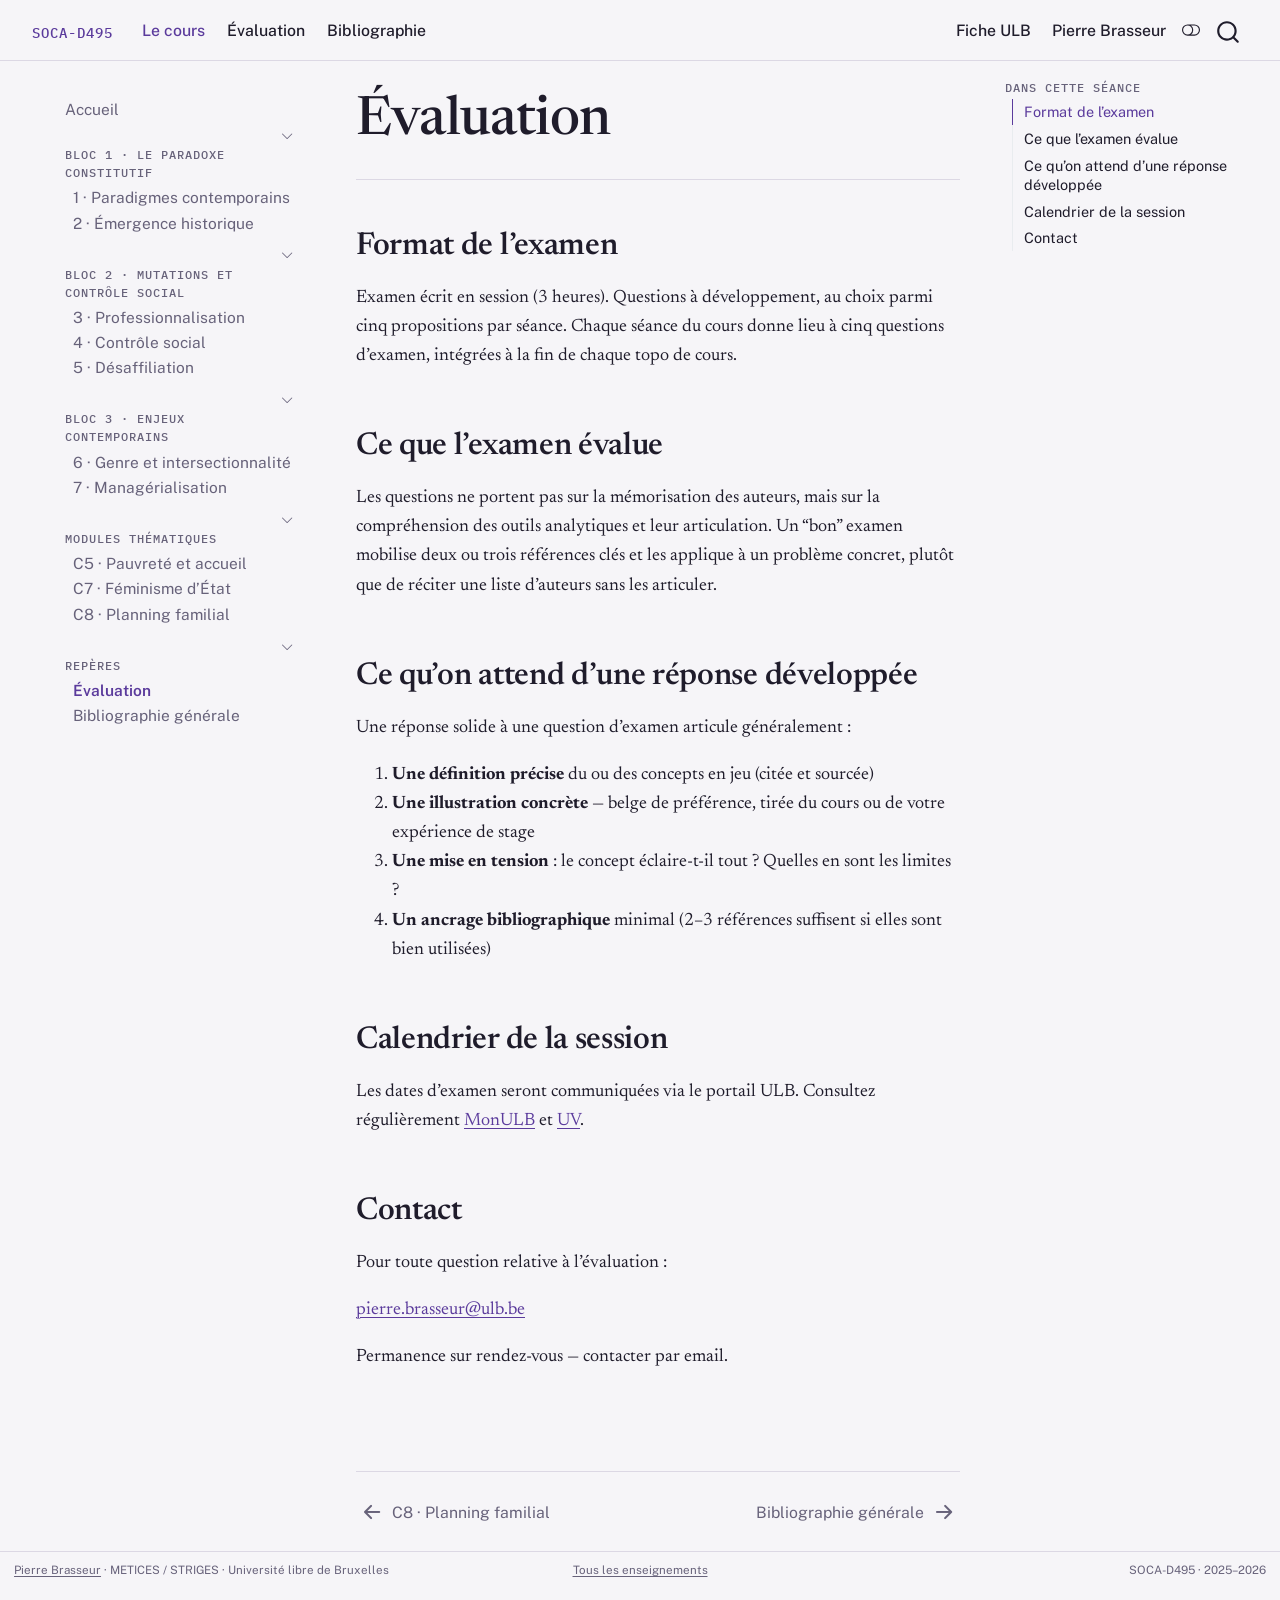
==== commit 74055e18: "Relier le site du cours au site personnel (navbar et pied de page) Co-Authored-By: Claude Opus 5.5 <" ====
--- a/docs/evaluation.html
+++ b/docs/evaluation.html
@@ -290,6 +290,10 @@
     <a class="nav-link" href="https://www.ulb.be/fr/programme/soca-d495-1"> 
 <span class="menu-text">Fiche ULB</span></a>
   </li>  
+  <li class="nav-item">
+    <a class="nav-link" href="https://pierrebrasseur.github.io/cours-soca-d495.html"> 
+<span class="menu-text">Pierre Brasseur</span></a>
+  </li>  
 </ul>
           </div> <!-- /navcollapse -->
             <div class="quarto-navbar-tools">
@@ -941,11 +945,11 @@
 <footer class="footer">
   <div class="nav-footer">
     <div class="nav-footer-left">
-<p>Pierre Brasseur · METICES / STRIGES · Université libre de Bruxelles</p>
+<p><a href="https://pierrebrasseur.github.io/">Pierre Brasseur</a> · METICES / STRIGES · Université libre de Bruxelles</p>
 </div>   
     <div class="nav-footer-center">
-      &nbsp;
-    </div>
+<p><a href="https://pierrebrasseur.github.io/enseignement.html">Tous les enseignements</a></p>
+</div>
     <div class="nav-footer-right">
 <p>SOCA-D495 · 2025–2026</p>
 </div>
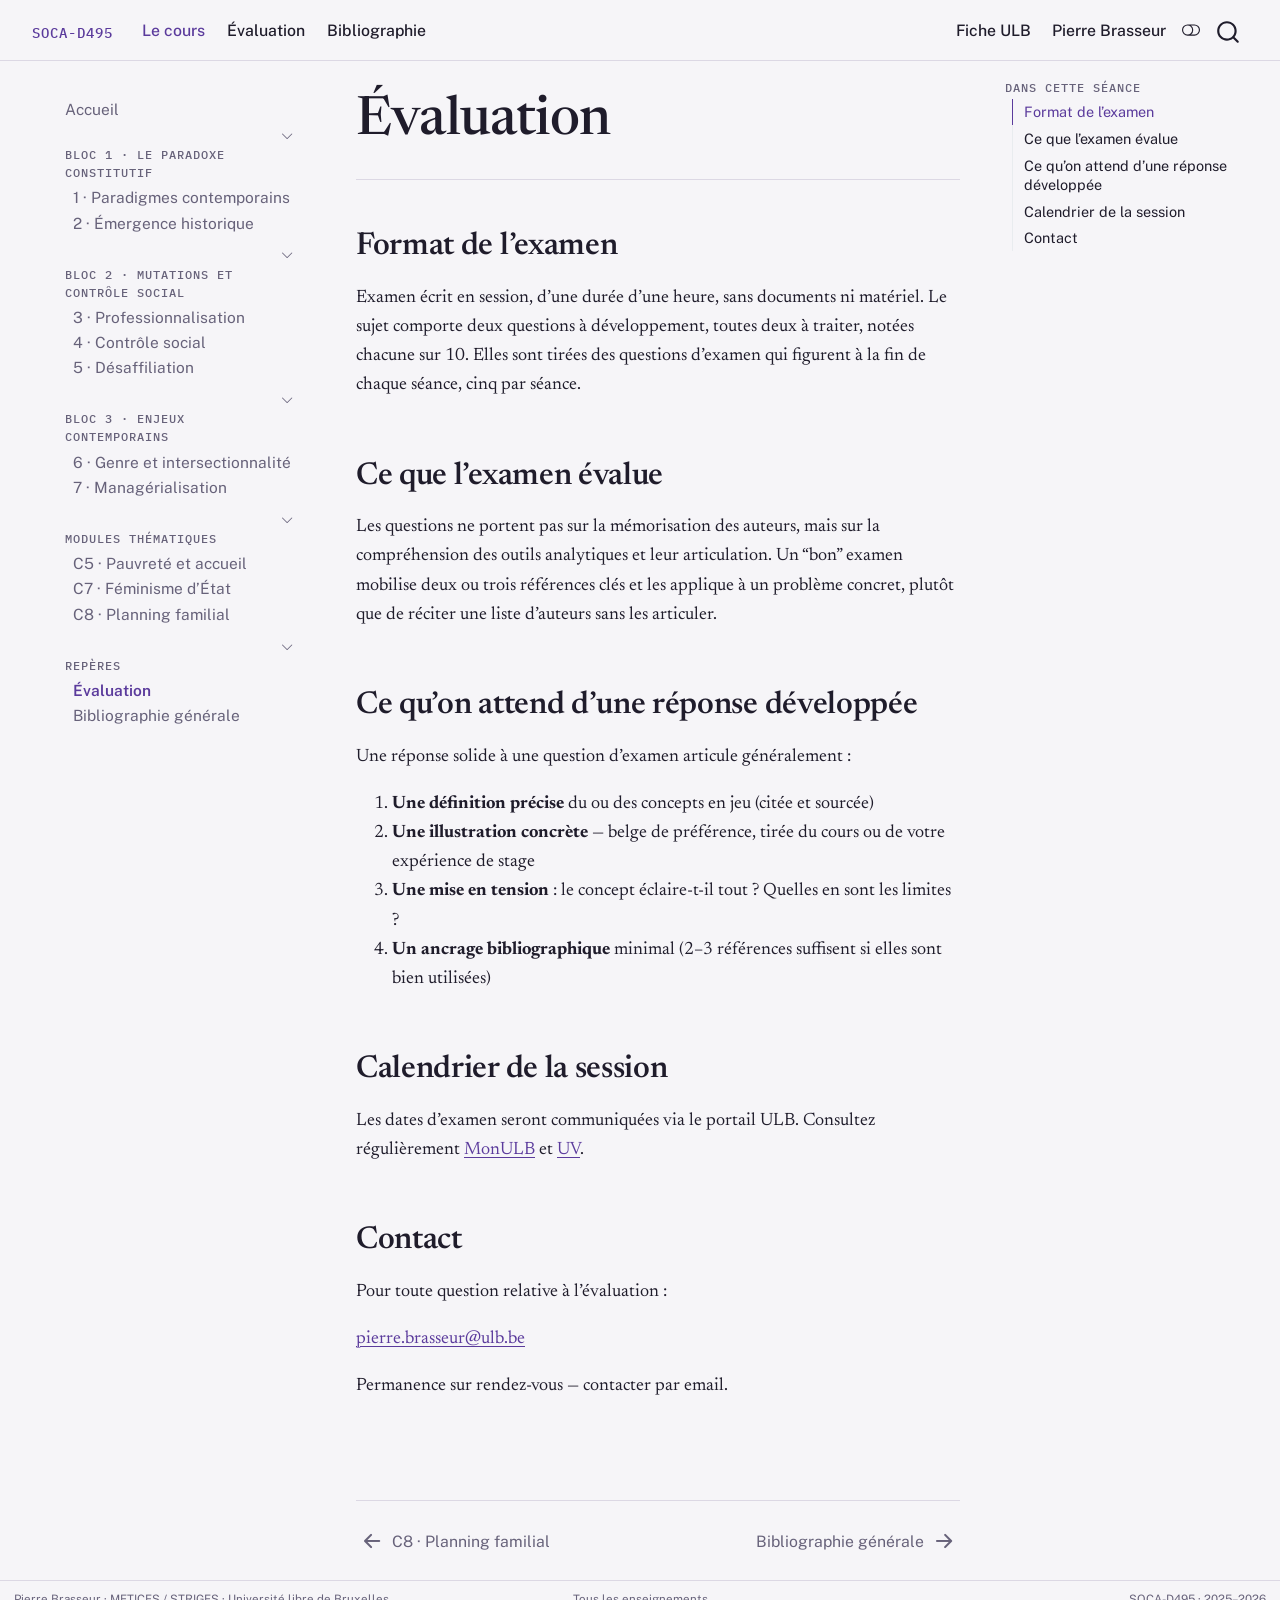
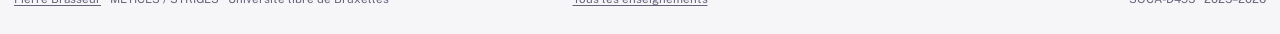
==== commit d520a0f8: "Corriger les énoncés d'examen et le format de l'évaluation - Évaluation et accueil : format réel 202" ====
--- a/docs/evaluation.html
+++ b/docs/evaluation.html
@@ -47,9 +47,9 @@
 <link href="site_libs/quarto-html/quarto-syntax-highlighting-701ecf5a3c7fe509613b743fad33545f.css" rel="stylesheet" class="quarto-color-scheme-extra" id="quarto-text-highlighting-styles">
 <script src="site_libs/bootstrap/bootstrap.min.js"></script>
 <link href="site_libs/bootstrap/bootstrap-icons.css" rel="stylesheet">
-<link href="site_libs/bootstrap/bootstrap-a5a9b8831195332cc23b46036cd8e211.min.css" rel="stylesheet" append-hash="true" class="quarto-color-scheme" id="quarto-bootstrap" data-mode="light">
-<link href="site_libs/bootstrap/bootstrap-dark-eb1f815df56349f5b5be1f0e2dc682c5.min.css" rel="stylesheet" append-hash="true" class="quarto-color-scheme quarto-color-alternate" id="quarto-bootstrap" data-mode="dark">
-<link href="site_libs/bootstrap/bootstrap-a5a9b8831195332cc23b46036cd8e211.min.css" rel="stylesheet" append-hash="true" class="quarto-color-scheme-extra" id="quarto-bootstrap" data-mode="light">
+<link href="site_libs/bootstrap/bootstrap-ec4b35a2ecb5a0f88c46805f11164cbd.min.css" rel="stylesheet" append-hash="true" class="quarto-color-scheme" id="quarto-bootstrap" data-mode="light">
+<link href="site_libs/bootstrap/bootstrap-dark-976eff664b41c7e7be51e78eb8fb4124.min.css" rel="stylesheet" append-hash="true" class="quarto-color-scheme quarto-color-alternate" id="quarto-bootstrap" data-mode="dark">
+<link href="site_libs/bootstrap/bootstrap-ec4b35a2ecb5a0f88c46805f11164cbd.min.css" rel="stylesheet" append-hash="true" class="quarto-color-scheme-extra" id="quarto-bootstrap" data-mode="light">
 <script id="quarto-search-options" type="application/json">{
   "location": "navbar",
   "copy-button": false,
@@ -481,7 +481,7 @@
 
 <section id="format-de-lexamen" class="level2">
 <h2 class="anchored" data-anchor-id="format-de-lexamen">Format de l’examen</h2>
-<p>Examen écrit en session (3 heures). Questions à développement, au choix parmi cinq propositions par séance. Chaque séance du cours donne lieu à cinq questions d’examen, intégrées à la fin de chaque topo de cours.</p>
+<p>Examen écrit en session, d’une durée d’une heure, sans documents ni matériel. Le sujet comporte deux questions à développement, toutes deux à traiter, notées chacune sur 10. Elles sont tirées des questions d’examen qui figurent à la fin de chaque séance, cinq par séance.</p>
 </section>
 <section id="ce-que-lexamen-évalue" class="level2">
 <h2 class="anchored" data-anchor-id="ce-que-lexamen-évalue">Ce que l’examen évalue</h2>
